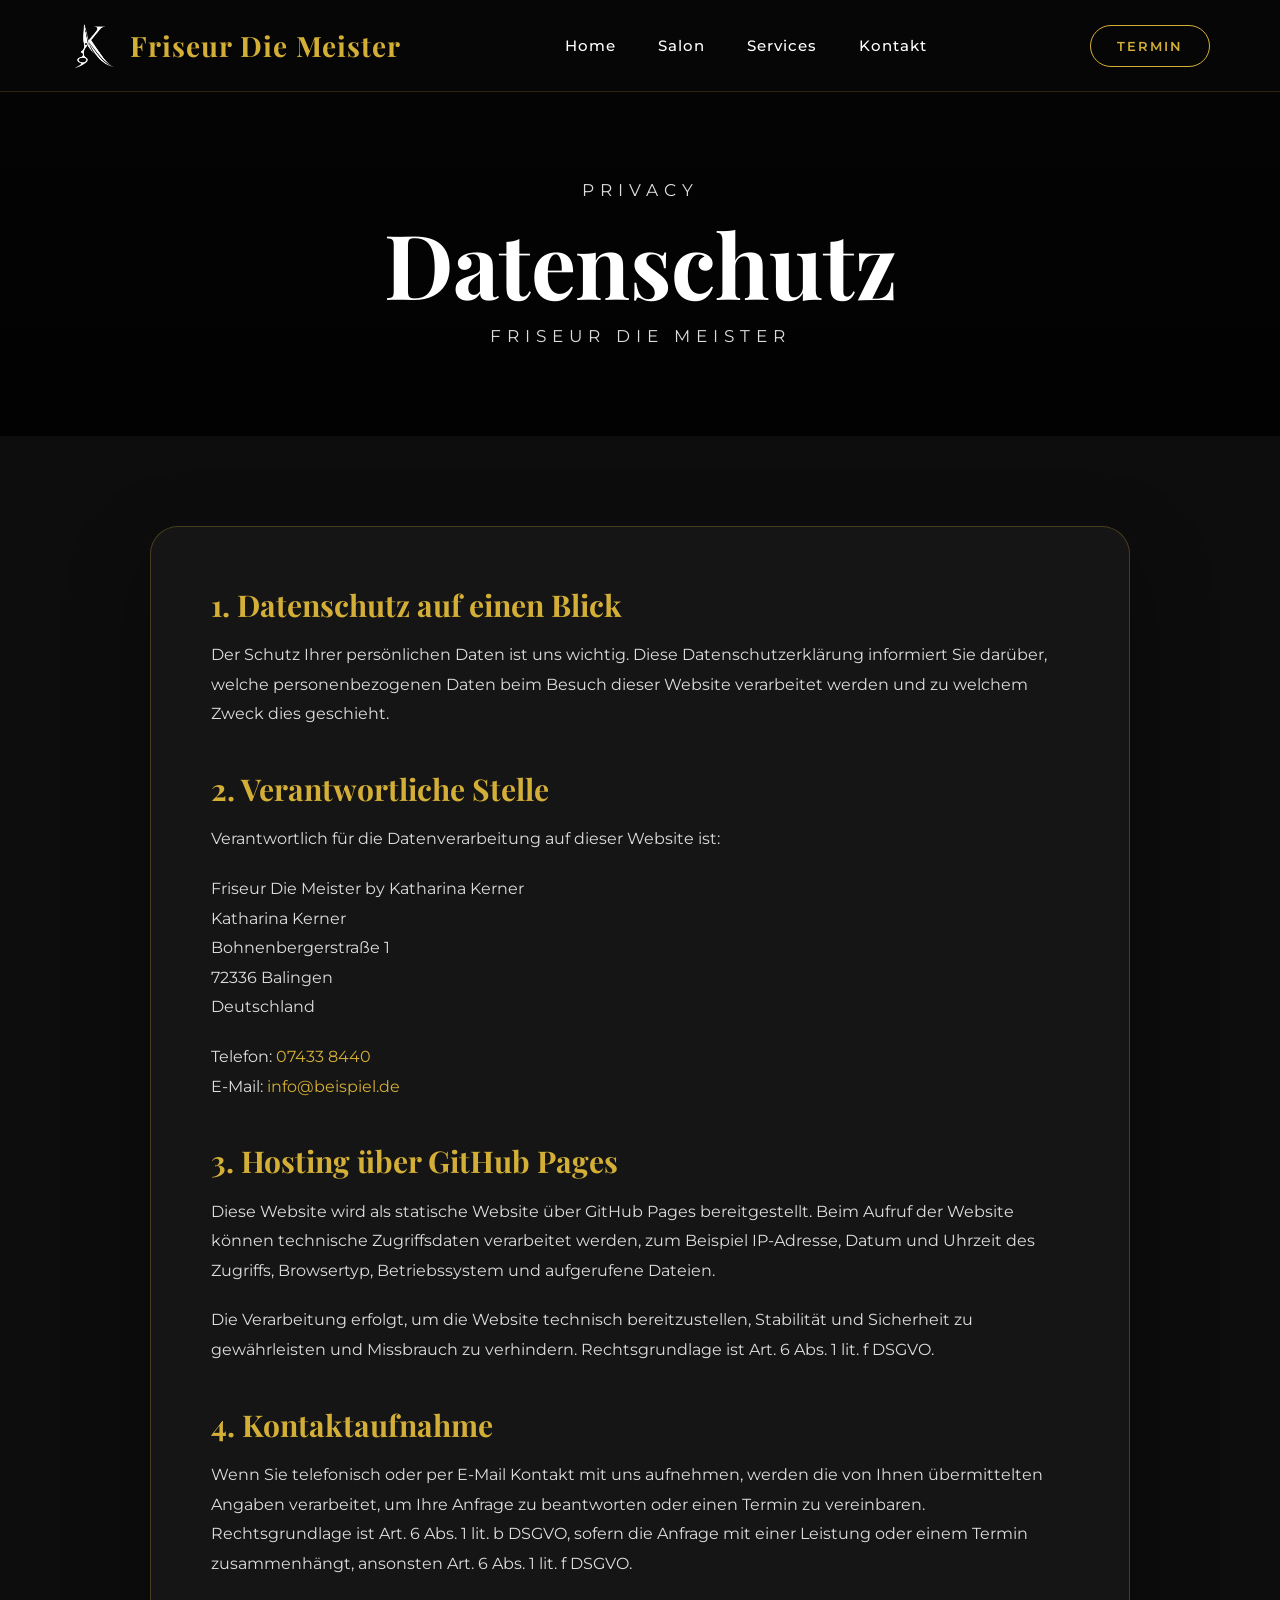
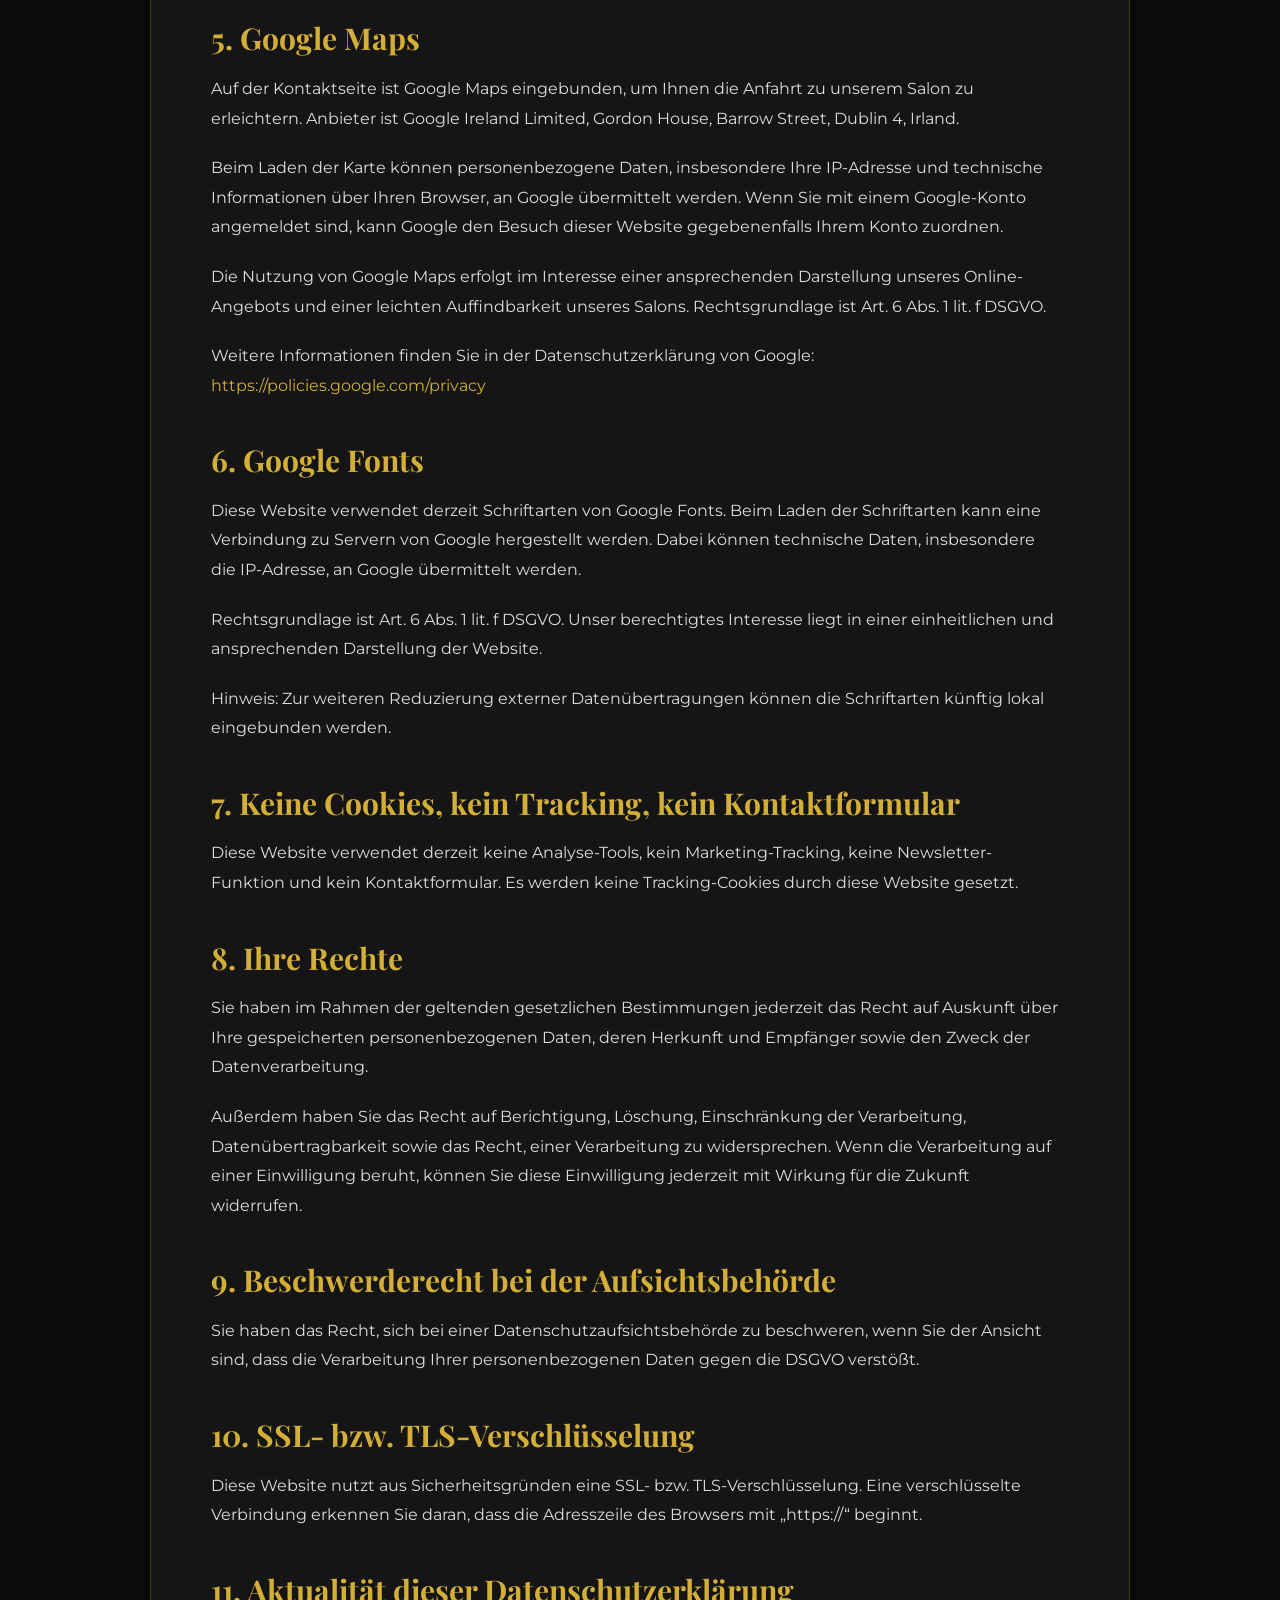
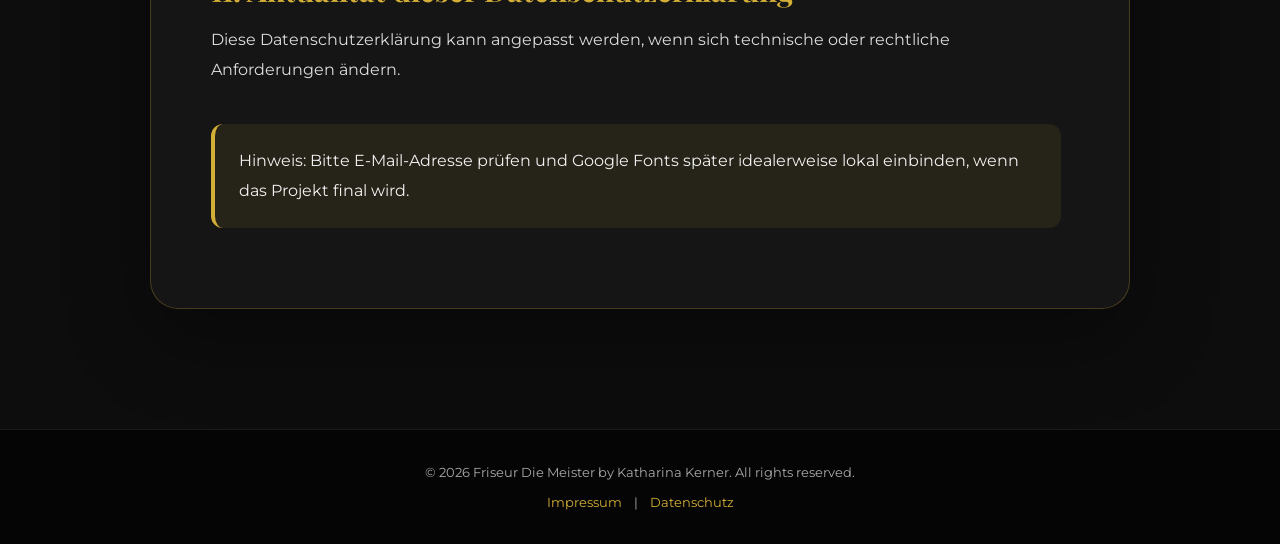
==== datenschutz.html @ 5d1ec5ef "Update datenschutz.html" ====
<!DOCTYPE html>
<html lang="de">
<head>
  <meta charset="UTF-8">
  <meta name="viewport" content="width=device-width, initial-scale=1.0">

  <title>Datenschutz | Friseur Die Meister by Katharina Kerner</title>
  <meta name="description" content="Datenschutzerklärung von Friseur Die Meister by Katharina Kerner in Balingen.">

  <link rel="icon" type="image/png" href="kk_logo.png">
  <link rel="apple-touch-icon" href="kk_logo.png">

  <link rel="preconnect" href="https://fonts.googleapis.com">
  <link rel="preconnect" href="https://fonts.gstatic.com" crossorigin>
  <link href="https://fonts.googleapis.com/css2?family=Playfair+Display:wght@500;700&family=Montserrat:wght@300;400;500;600&display=swap" rel="stylesheet">

  <link rel="stylesheet" href="style.css?v=12">
</head>

<body>

<header class="site-header">
  <nav class="navbar">

    <a href="./" class="logo logo-with-image" aria-label="Friseur Die Meister Startseite">
      <img src="kk_logo_white.png" alt="Katharina Kerner Logo">
      <span>Friseur Die Meister</span>
    </a>

    <button class="menu-toggle" aria-label="Menü öffnen" aria-expanded="false">
      <span></span>
      <span></span>
      <span></span>
    </button>

    <ul class="menu">
      <li><a href="./">Home</a></li>
      <li><a href="./#salon">Salon</a></li>
      <li><a href="./#leistungen">Services</a></li>
      <li><a href="kontakt.html">Kontakt</a></li>
    </ul>

    <a href="tel:+4974338440" class="nav-btn">Termin</a>

  </nav>
</header>

<main>
  <section class="subpage-hero">
    <div class="section-inner">
      <p class="section-label">Privacy</p>
      <h1>Datenschutz</h1>
      <p>Friseur Die Meister</p>
    </div>
  </section>

  <section class="legal-section">
    <div class="legal-content">

      <h2>1. Datenschutz auf einen Blick</h2>

      <p>
        Der Schutz Ihrer persönlichen Daten ist uns wichtig. Diese Datenschutzerklärung informiert
        Sie darüber, welche personenbezogenen Daten beim Besuch dieser Website verarbeitet werden
        und zu welchem Zweck dies geschieht.
      </p>

      <h2>2. Verantwortliche Stelle</h2>

      <p>
        Verantwortlich für die Datenverarbeitung auf dieser Website ist:
      </p>

      <p>
        Friseur Die Meister by Katharina Kerner<br>
        Katharina Kerner<br>
        Bohnenbergerstraße 1<br>
        72336 Balingen<br>
        Deutschland
      </p>

      <p>
        Telefon: <a href="tel:+4974338440">07433 8440</a><br>
        E-Mail: <a href="mailto:info@beispiel.de">info@beispiel.de</a>
      </p>

      <h2>3. Hosting über GitHub Pages</h2>

      <p>
        Diese Website wird als statische Website über GitHub Pages bereitgestellt. Beim Aufruf
        der Website können technische Zugriffsdaten verarbeitet werden, zum Beispiel IP-Adresse,
        Datum und Uhrzeit des Zugriffs, Browsertyp, Betriebssystem und aufgerufene Dateien.
      </p>

      <p>
        Die Verarbeitung erfolgt, um die Website technisch bereitzustellen, Stabilität und Sicherheit
        zu gewährleisten und Missbrauch zu verhindern. Rechtsgrundlage ist Art. 6 Abs. 1 lit. f DSGVO.
      </p>

      <h2>4. Kontaktaufnahme</h2>

      <p>
        Wenn Sie telefonisch oder per E-Mail Kontakt mit uns aufnehmen, werden die von Ihnen
        übermittelten Angaben verarbeitet, um Ihre Anfrage zu beantworten oder einen Termin zu
        vereinbaren. Rechtsgrundlage ist Art. 6 Abs. 1 lit. b DSGVO, sofern die Anfrage mit einer
        Leistung oder einem Termin zusammenhängt, ansonsten Art. 6 Abs. 1 lit. f DSGVO.
      </p>

      <h2>5. Google Maps</h2>

      <p>
        Auf der Kontaktseite ist Google Maps eingebunden, um Ihnen die Anfahrt zu unserem Salon
        zu erleichtern. Anbieter ist Google Ireland Limited, Gordon House, Barrow Street, Dublin 4,
        Irland.
      </p>

      <p>
        Beim Laden der Karte können personenbezogene Daten, insbesondere Ihre IP-Adresse und
        technische Informationen über Ihren Browser, an Google übermittelt werden. Wenn Sie mit
        einem Google-Konto angemeldet sind, kann Google den Besuch dieser Website gegebenenfalls
        Ihrem Konto zuordnen.
      </p>

      <p>
        Die Nutzung von Google Maps erfolgt im Interesse einer ansprechenden Darstellung unseres
        Online-Angebots und einer leichten Auffindbarkeit unseres Salons. Rechtsgrundlage ist
        Art. 6 Abs. 1 lit. f DSGVO.
      </p>

      <p>
        Weitere Informationen finden Sie in der Datenschutzerklärung von Google:
        <a href="https://policies.google.com/privacy" target="_blank" rel="noopener noreferrer">
          https://policies.google.com/privacy
        </a>
      </p>

      <h2>6. Google Fonts</h2>

      <p>
        Diese Website verwendet derzeit Schriftarten von Google Fonts. Beim Laden der Schriftarten
        kann eine Verbindung zu Servern von Google hergestellt werden. Dabei können technische
        Daten, insbesondere die IP-Adresse, an Google übermittelt werden.
      </p>

      <p>
        Rechtsgrundlage ist Art. 6 Abs. 1 lit. f DSGVO. Unser berechtigtes Interesse liegt in einer
        einheitlichen und ansprechenden Darstellung der Website.
      </p>

      <p>
        Hinweis: Zur weiteren Reduzierung externer Datenübertragungen können die Schriftarten
        künftig lokal eingebunden werden.
      </p>

      <h2>7. Keine Cookies, kein Tracking, kein Kontaktformular</h2>

      <p>
        Diese Website verwendet derzeit keine Analyse-Tools, kein Marketing-Tracking, keine
        Newsletter-Funktion und kein Kontaktformular. Es werden keine Tracking-Cookies durch
        diese Website gesetzt.
      </p>

      <h2>8. Ihre Rechte</h2>

      <p>
        Sie haben im Rahmen der geltenden gesetzlichen Bestimmungen jederzeit das Recht auf
        Auskunft über Ihre gespeicherten personenbezogenen Daten, deren Herkunft und Empfänger
        sowie den Zweck der Datenverarbeitung.
      </p>

      <p>
        Außerdem haben Sie das Recht auf Berichtigung, Löschung, Einschränkung der Verarbeitung,
        Datenübertragbarkeit sowie das Recht, einer Verarbeitung zu widersprechen. Wenn die
        Verarbeitung auf einer Einwilligung beruht, können Sie diese Einwilligung jederzeit mit
        Wirkung für die Zukunft widerrufen.
      </p>

      <h2>9. Beschwerderecht bei der Aufsichtsbehörde</h2>

      <p>
        Sie haben das Recht, sich bei einer Datenschutzaufsichtsbehörde zu beschweren, wenn Sie
        der Ansicht sind, dass die Verarbeitung Ihrer personenbezogenen Daten gegen die DSGVO
        verstößt.
      </p>

      <h2>10. SSL- bzw. TLS-Verschlüsselung</h2>

      <p>
        Diese Website nutzt aus Sicherheitsgründen eine SSL- bzw. TLS-Verschlüsselung. Eine
        verschlüsselte Verbindung erkennen Sie daran, dass die Adresszeile des Browsers mit
        „https://“ beginnt.
      </p>

      <h2>11. Aktualität dieser Datenschutzerklärung</h2>

      <p>
        Diese Datenschutzerklärung kann angepasst werden, wenn sich technische oder rechtliche
        Anforderungen ändern.
      </p>

      <p class="legal-note">
        Hinweis: Bitte E-Mail-Adresse prüfen und Google Fonts später idealerweise lokal einbinden,
        wenn das Projekt final wird.
      </p>

    </div>
  </section>
</main>

<footer class="footer">
  <p>© 2026 Friseur Die Meister by Katharina Kerner. All rights reserved.</p>

  <div class="footer-links">
    <a href="impressum.html">Impressum</a>
    <span>|</span>
    <a href="datenschutz.html">Datenschutz</a>
  </div>
</footer>

<script src="script.js?v=12"></script>
</body>
</html>
---- style.css ----
*{
margin:0;
padding:0;
box-sizing:border-box;
}

html{
scroll-behavior:smooth;
}

body{
font-family:"Montserrat",Arial,sans-serif;
background:#0d0d0d;
color:white;
overflow-x:hidden;
}

.site-header{
position:fixed;
top:0;
left:0;
width:100%;
z-index:1000;
}

.navbar{
height:92px;
display:flex;
align-items:center;
justify-content:space-between;
padding:0 70px;
background:rgba(8,8,8,0.86);
backdrop-filter:blur(16px);
border-bottom:1px solid rgba(212,175,55,0.18);
}

.logo{
font-family:"Playfair Display",serif;
font-size:34px;
font-weight:700;
letter-spacing:3px;
color:#d4af37;
text-decoration:none;
}

.menu{
display:flex;
gap:42px;
list-style:none;
}

.menu a{
color:white;
text-decoration:none;
font-size:15px;
font-weight:500;
letter-spacing:1px;
}

.menu a:hover{
color:#d4af37;
}

.nav-btn{
display:inline-block;
padding:12px 26px;
border:1px solid #d4af37;
color:#d4af37 !important;
text-decoration:none !important;
font-size:13px;
font-weight:600;
letter-spacing:2px;
text-transform:uppercase;
border-radius:30px;
transition:0.3s;
}

.nav-btn:hover{
background:#d4af37;
color:#111 !important;
}

.menu-toggle{
display:none;
}

.hero-video{
position:relative;
height:82vh;
min-height:620px;
display:flex;
align-items:center;
justify-content:center;
text-align:center;
overflow:hidden;
background:#111;
}

.hero-video__media{
position:absolute;
inset:0;
width:100%;
height:100%;
object-fit:cover;
z-index:1;
filter:grayscale(100%);
}

.hero-video::after{
content:"";
position:absolute;
inset:0;
background:linear-gradient(
to bottom,
rgba(0,0,0,0.50),
rgba(0,0,0,0.28),
rgba(0,0,0,0.88)
);
z-index:2;
}

.hero-video__overlay{
position:relative;
z-index:3;
max-width:980px;
padding:0 30px;
}

.eyebrow{
font-size:13px;
letter-spacing:5px;
text-transform:uppercase;
color:#d4af37;
margin-bottom:20px;
}

.hero-video__overlay h1{
font-family:"Playfair Display",serif;
font-size:clamp(54px,7vw,104px);
line-height:1;
font-weight:700;
margin-bottom:18px;
}

.subtitle{
font-size:18px;
letter-spacing:7px;
text-transform:uppercase;
color:#eee;
margin-bottom:34px;
}

.btn{
display:inline-block;
padding:15px 36px;
background:#d4af37;
color:#111;
text-decoration:none;
font-weight:700;
letter-spacing:2px;
text-transform:uppercase;
font-size:13px;
border-radius:40px;
transition:0.3s;
}

.btn:hover{
background:white;
transform:translateY(-3px);
}

.intro-section{
padding:105px 30px 80px;
background:#0d0d0d;
text-align:center;
}

.section-inner{
max-width:880px;
margin:0 auto;
}

.section-label{
color:#d4af37;
text-transform:uppercase;
letter-spacing:5px;
font-size:13px;
margin-bottom:18px;
}

.intro-section h2,
.contact-section h2{
font-family:"Playfair Display",serif;
font-size:clamp(36px,4.5vw,62px);
line-height:1.1;
margin-bottom:24px;
}

.intro-section p,
.contact-section p{
font-size:18px;
line-height:1.8;
color:#d6d6d6;
}

.banner-section{
max-width:1180px;
margin:0 auto 90px;
min-height:360px;
border-radius:28px;
display:flex;
align-items:center;
justify-content:center;
text-align:center;
padding:70px 35px;
background:
linear-gradient(rgba(0,0,0,0.58),rgba(0,0,0,0.72)),
url("https://images.unsplash.com/photo-1522337360788-8b13dee7a37e?q=80&w=1600") center/cover no-repeat;
border:1px solid rgba(212,175,55,0.22);
overflow:hidden;
}

.banner-section span{
color:#d4af37;
text-transform:uppercase;
letter-spacing:6px;
font-size:13px;
}

.banner-section h2{
font-family:"Playfair Display",serif;
font-size:clamp(38px,5vw,76px);
margin:18px 0;
}

.banner-section p{
font-size:18px;
color:#e1e1e1;
line-height:1.7;
max-width:700px;
}

.info-section{
padding:90px 30px 105px;
background:#0d0d0d;
}

.contact-box{
max-width:1180px;
margin:0 auto;
display:grid;
grid-template-columns:repeat(3,1fr);
gap:28px;
text-align:center;
}

.contact-box div{
min-height:230px;
background:#171717;
padding:42px 30px;
border-radius:24px;
border:1px solid rgba(212,175,55,0.32);
display:flex;
flex-direction:column;
align-items:center;
justify-content:center;
transition:0.3s;
}

.contact-box div:hover{
transform:translateY(-6px);
border-color:#d4af37;
box-shadow:0 24px 60px rgba(0,0,0,0.45);
}

.contact-box h3{
font-family:"Playfair Display",serif;
font-size:30px;
color:#d4af37;
margin-bottom:18px;
}

.contact-box p{
font-size:16px;
line-height:1.7;
color:#e5e5e5;
}

.contact-box a{
color:white;
text-decoration:none;
}

.contact-section{
padding:105px 30px;
background:#111;
text-align:center;
}

.map-wrapper{
max-width:1180px;
height:430px;
margin:60px auto 0;
border-radius:24px;
overflow:hidden;
border:1px solid rgba(212,175,55,0.25);
}

.map-wrapper iframe{
width:100%;
height:100%;
border:0;
}

.subpage-hero{
padding:180px 30px 90px;
background:
linear-gradient(rgba(0,0,0,0.68),rgba(0,0,0,0.86)),
url("https://images.unsplash.com/photo-1560066984-138dadb4c035?q=80&w=1600") center/cover no-repeat;
text-align:center;
}

.subpage-hero h1{
font-family:"Playfair Display",serif;
font-size:clamp(50px,7vw,100px);
line-height:1;
margin-bottom:18px;
}

.subpage-hero p{
font-size:17px;
letter-spacing:6px;
text-transform:uppercase;
color:#ddd;
}

.legal-section{
padding:90px 30px 120px;
background:#0d0d0d;
}

.legal-content{
max-width:980px;
margin:0 auto;
background:#151515;
border:1px solid rgba(212,175,55,0.26);
border-radius:28px;
padding:60px;
box-shadow:0 30px 80px rgba(0,0,0,0.35);
}

.legal-content h2{
font-family:"Playfair Display",serif;
font-size:30px;
line-height:1.25;
color:#d4af37;
margin:42px 0 16px;
}

.legal-content h2:first-child{
margin-top:0;
}

.legal-content p{
font-size:16px;
line-height:1.85;
color:#dddddd;
margin-bottom:20px;
max-width:850px;
}

.legal-content a{
color:#d4af37;
text-decoration:none;
word-break:break-word;
}

.legal-content a:hover{
color:white;
}

.legal-note{
margin-top:40px;
padding:22px 24px;
border-left:4px solid #d4af37;
background:rgba(212,175,55,0.09);
border-radius:12px;
color:#f2f2f2 !important;
}

.footer{
padding:34px 20px;
text-align:center;
background:#050505;
color:#aaa;
font-size:13px;
border-top:1px solid rgba(255,255,255,0.08);
}

.footer-links{
margin-top:14px;
display:flex;
justify-content:center;
align-items:center;
gap:12px;
font-size:13px;
}

.footer-links a{
color:#d4af37;
text-decoration:none;
}

.footer-links a:hover{
color:white;
}

@media(max-width:900px){

.navbar{
height:auto;
padding:18px 22px;
flex-wrap:wrap;
}

.logo{
font-size:28px;
}

.menu-toggle{
display:flex;
flex-direction:column;
justify-content:center;
align-items:center;
gap:6px;
width:34px;
height:34px;
background:none;
border:0;
cursor:pointer;
position:relative;
z-index:1001;
}

.menu-toggle span{
width:28px;
height:2px;
background:white;
display:block;
transition:0.3s ease;
transform-origin:center;
}

.menu-toggle.active span:nth-child(1){
transform:translateY(8px) rotate(45deg);
}

.menu-toggle.active span:nth-child(2){
opacity:0;
}

.menu-toggle.active span:nth-child(3){
transform:translateY(-8px) rotate(-45deg);
}

.menu{
display:none;
width:100%;
flex-direction:column;
align-items:center;
gap:18px;
padding:25px 0 12px;
}

.menu.active{
display:flex;
}

.nav-btn{
display:none;
}

.hero-video{
height:88vh;
min-height:690px;
}

.subtitle{
letter-spacing:4px;
}

.contact-box{
grid-template-columns:1fr;
}

.banner-section{
border-radius:0;
margin-bottom:70px;
}

.subpage-hero{
padding:150px 24px 75px;
}

.legal-section{
padding:60px 18px 90px;
}

.legal-content{
padding:34px 24px;
border-radius:20px;
}

.legal-content h2{
font-size:25px;
}

.legal-content p{
font-size:15px;
line-height:1.75;
}

}

.logo-with-image{
display:flex;
align-items:center;
gap:14px;
}

.logo-with-image img{
width:46px;
height:46px;
object-fit:contain;
display:block;
}

.logo-with-image span{
font-family:"Playfair Display",serif;
font-size:28px;
font-weight:700;
letter-spacing:1px;
color:#d4af37;
}

@media(max-width:900px){
.logo-with-image img{
width:42px;
height:42px;
}

.logo-with-image span{
font-size:22px;
white-space:nowrap;
}
}

.button-row{
  display:flex;
  justify-content:center;
  align-items:center;
  gap:18px;
  flex-wrap:wrap;
  margin-top:34px;
}

@media(max-width:900px){
  .button-row{
    flex-direction:column;
    gap:18px;
  }

  .button-row .btn{
    width:100%;
    max-width:320px;
    text-align:center;
  }
}
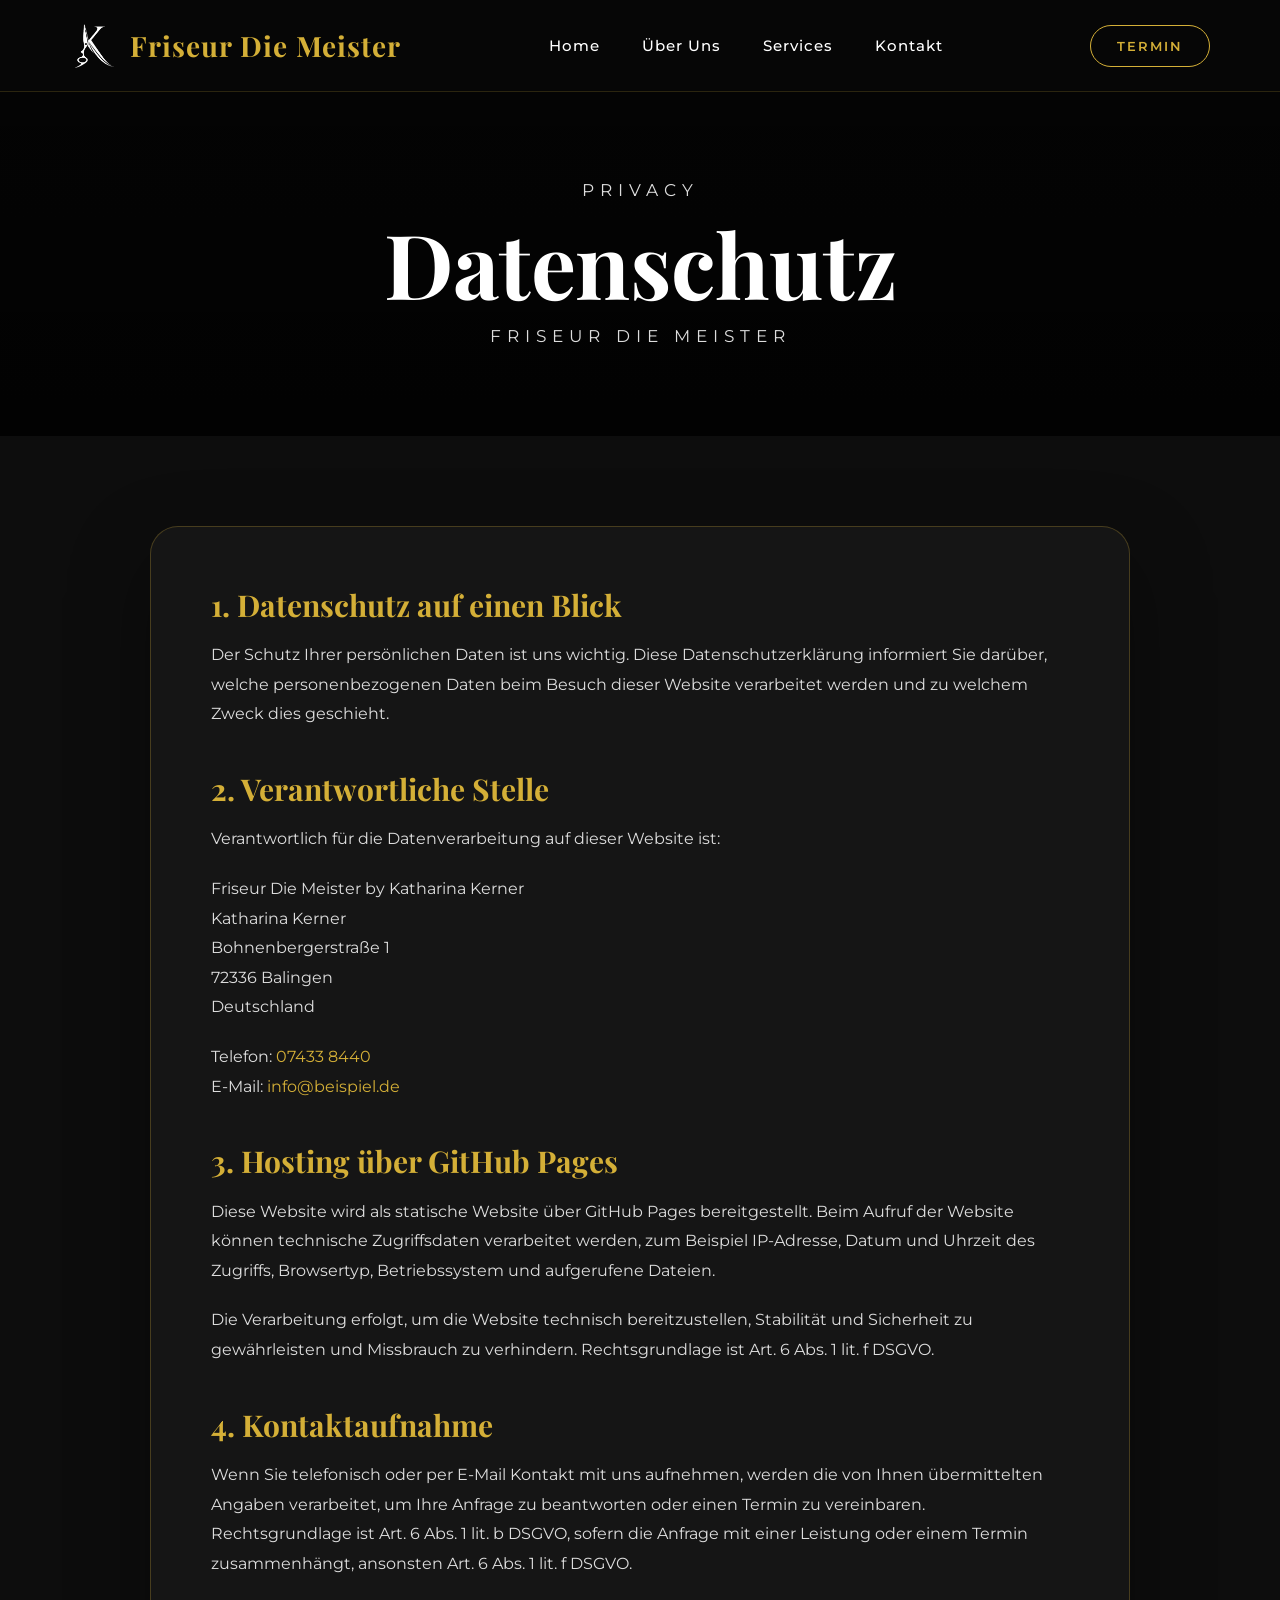
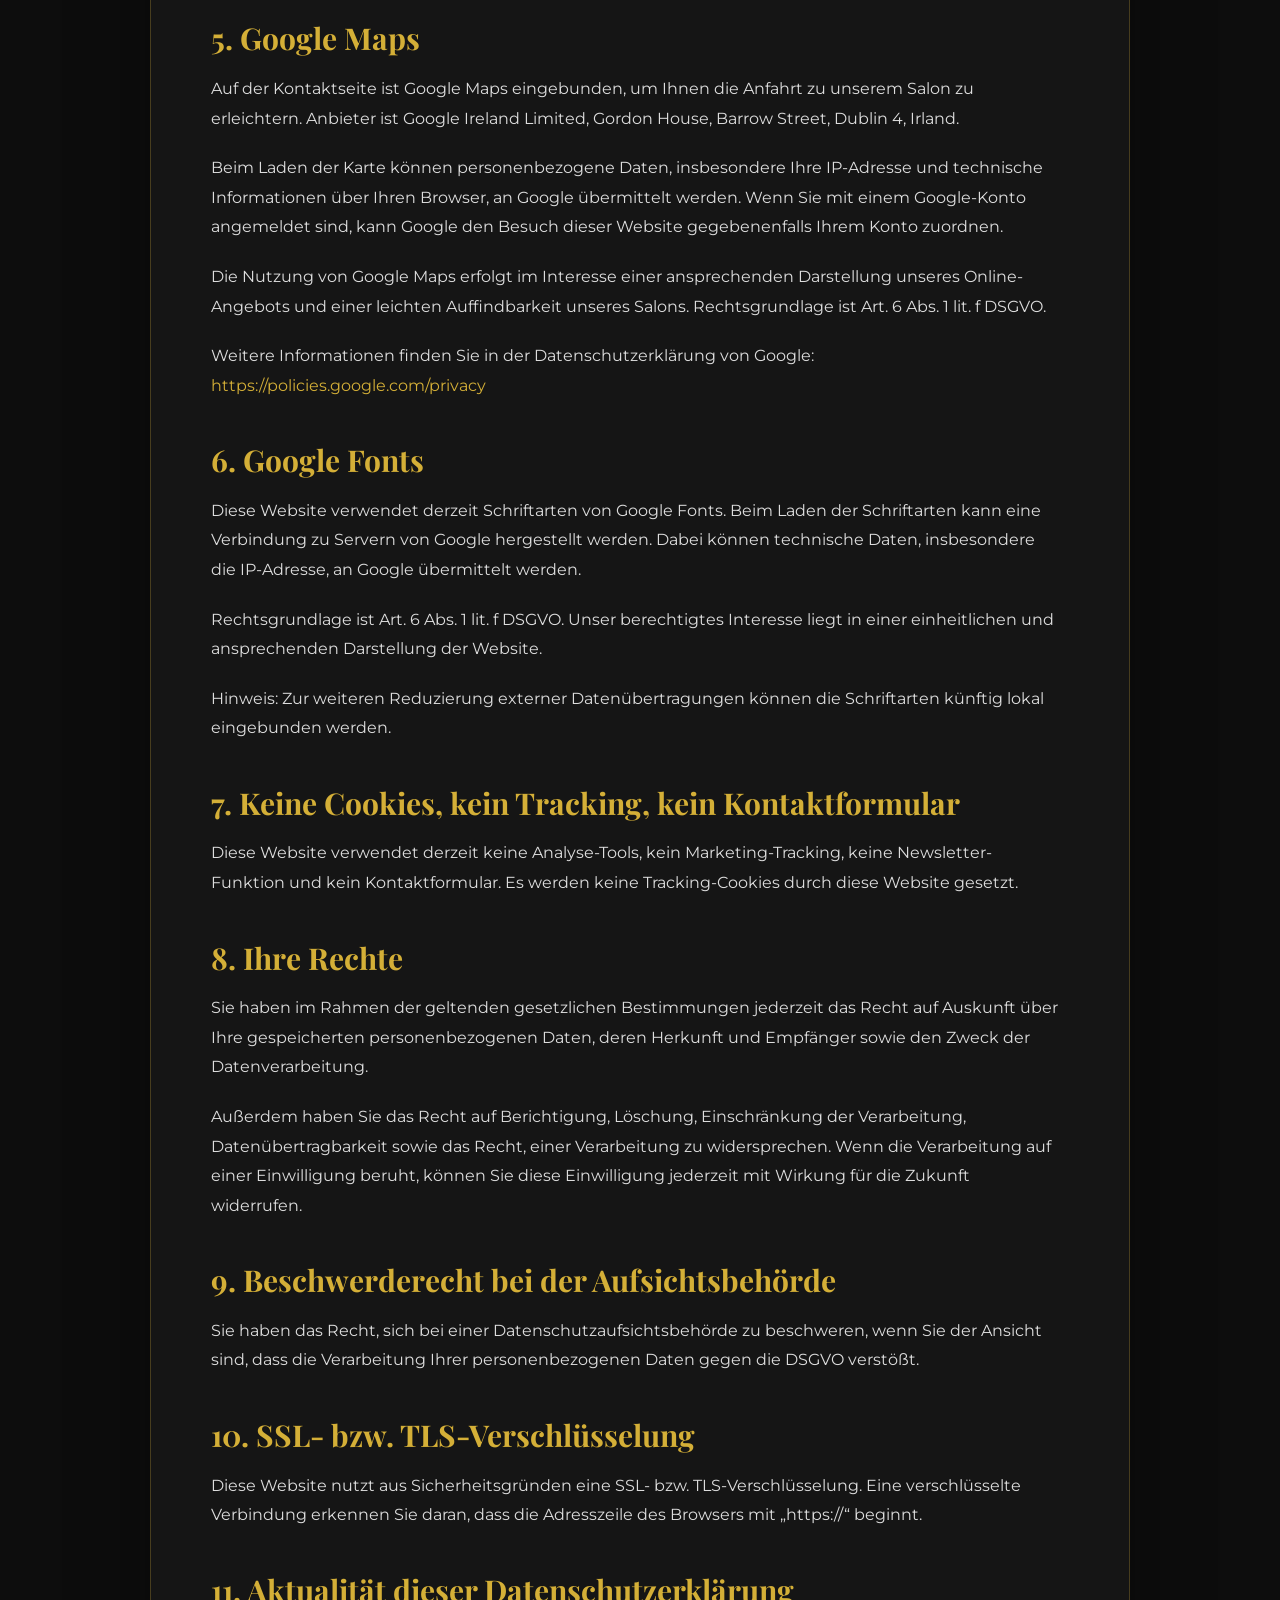
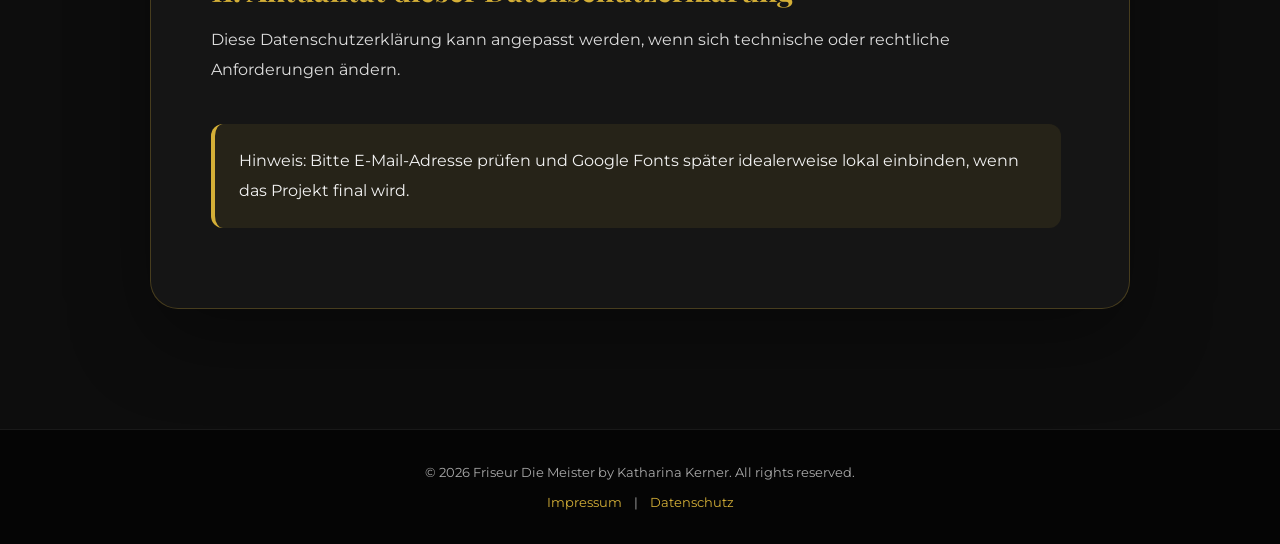
==== commit c8f489b8: "Update datenschutz.html" ====
--- a/datenschutz.html
+++ b/datenschutz.html
@@ -11,11 +11,7 @@
   <link rel="icon" type="image/png" href="kk_logo.png">
   <link rel="apple-touch-icon" href="kk_logo.png">
 
-  <link rel="preconnect" href="https://fonts.googleapis.com">
-  <link rel="preconnect" href="https://fonts.gstatic.com" crossorigin>
-  <link href="https://fonts.googleapis.com/css2?family=Playfair+Display:wght@500;700&family=Montserrat:wght@300;400;500;600&display=swap" rel="stylesheet">
-
-  <link rel="stylesheet" href="style.css?v=12">
+  <link rel="stylesheet" href="style.css?v=14">
 </head>
 
 <body>
@@ -36,7 +32,7 @@
 
     <ul class="menu">
       <li><a href="./">Home</a></li>
-      <li><a href="./#salon">Salon</a></li>
+      <li><a href="ueber_uns.html">Über Uns</a></li>
       <li><a href="./#leistungen">Services</a></li>
       <li><a href="kontakt.html">Kontakt</a></li>
     </ul>
--- a/style.css
+++ b/style.css
@@ -1,3 +1,51 @@
+@font-face{
+font-family:"Playfair Display";
+src:url("fonts/playfair-display-v40-latin-500.woff2") format("woff2");
+font-weight:500;
+font-style:normal;
+font-display:swap;
+}
+
+@font-face{
+font-family:"Playfair Display";
+src:url("fonts/playfair-display-v40-latin-700.woff2") format("woff2");
+font-weight:700;
+font-style:normal;
+font-display:swap;
+}
+
+@font-face{
+font-family:"Montserrat";
+src:url("fonts/montserrat-v31-latin-300.woff2") format("woff2");
+font-weight:300;
+font-style:normal;
+font-display:swap;
+}
+
+@font-face{
+font-family:"Montserrat";
+src:url("fonts/montserrat-v31-latin-regular.woff2") format("woff2");
+font-weight:400;
+font-style:normal;
+font-display:swap;
+}
+
+@font-face{
+font-family:"Montserrat";
+src:url("fonts/montserrat-v31-latin-500.woff2") format("woff2");
+font-weight:500;
+font-style:normal;
+font-display:swap;
+}
+
+@font-face{
+font-family:"Montserrat";
+src:url("fonts/montserrat-v31-latin-600.woff2") format("woff2");
+font-weight:600;
+font-style:normal;
+font-display:swap;
+}
+
 *{
 margin:0;
 padding:0;
@@ -41,6 +89,27 @@
 letter-spacing:3px;
 color:#d4af37;
 text-decoration:none;
+}
+
+.logo-with-image{
+display:flex;
+align-items:center;
+gap:14px;
+}
+
+.logo-with-image img{
+width:46px;
+height:46px;
+object-fit:contain;
+display:block;
+}
+
+.logo-with-image span{
+font-family:"Playfair Display",serif;
+font-size:28px;
+font-weight:700;
+letter-spacing:1px;
+color:#d4af37;
 }
 
 .menu{
@@ -84,6 +153,8 @@
 display:none;
 }
 
+/* HOME HERO VIDEO */
+
 .hero-video{
 position:relative;
 height:82vh;
@@ -103,20 +174,35 @@
 height:100%;
 object-fit:cover;
 z-index:1;
-filter:grayscale(100%);
+filter:contrast(1.05) brightness(0.9) saturate(1.08);
+}
+
+.hero-video::before{
+content:"";
+position:absolute;
+inset:0;
+background:
+radial-gradient(circle at center, rgba(0,0,0,0.05) 0%, rgba(0,0,0,0.28) 55%, rgba(0,0,0,0.68) 100%),
+linear-gradient(to bottom, rgba(0,0,0,0.60) 0%, rgba(0,0,0,0.15) 40%, rgba(0,0,0,0.88) 100%);
+z-index:2;
+pointer-events:none;
 }
 
 .hero-video::after{
 content:"";
 position:absolute;
-inset:0;
+left:0;
+right:0;
+bottom:0;
+height:220px;
 background:linear-gradient(
 to bottom,
-rgba(0,0,0,0.50),
-rgba(0,0,0,0.28),
-rgba(0,0,0,0.88)
+rgba(13,13,13,0) 0%,
+rgba(13,13,13,0.45) 42%,
+#0d0d0d 100%
 );
 z-index:2;
+pointer-events:none;
 }
 
 .hero-video__overlay{
@@ -124,6 +210,7 @@
 z-index:3;
 max-width:980px;
 padding:0 30px;
+text-shadow:0 8px 35px rgba(0,0,0,0.65);
 }
 
 .eyebrow{
@@ -169,6 +256,19 @@
 transform:translateY(-3px);
 }
 
+.btn-secondary{
+background:transparent;
+border:1px solid #d4af37;
+color:#d4af37;
+}
+
+.btn-secondary:hover{
+background:#d4af37;
+color:#111;
+}
+
+/* MAIN SECTIONS */
+
 .intro-section{
 padding:105px 30px 80px;
 background:#0d0d0d;
@@ -238,11 +338,20 @@
 color:#e1e1e1;
 line-height:1.7;
 max-width:700px;
+margin:0 auto 28px;
 }
 
 .info-section{
-padding:90px 30px 105px;
-background:#0d0d0d;
+position:relative;
+z-index:5;
+padding:70px 30px 105px;
+margin-top:-70px;
+background:linear-gradient(
+to bottom,
+rgba(13,13,13,0) 0%,
+#0d0d0d 90px,
+#0d0d0d 100%
+);
 }
 
 .contact-box{
@@ -256,7 +365,7 @@
 
 .contact-box div{
 min-height:230px;
-background:#171717;
+background:rgba(23,23,23,0.94);
 padding:42px 30px;
 border-radius:24px;
 border:1px solid rgba(212,175,55,0.32);
@@ -265,6 +374,8 @@
 align-items:center;
 justify-content:center;
 transition:0.3s;
+backdrop-filter:blur(12px);
+box-shadow:0 28px 80px rgba(0,0,0,0.25);
 }
 
 .contact-box div:hover{
@@ -295,6 +406,15 @@
 padding:105px 30px;
 background:#111;
 text-align:center;
+}
+
+.button-row{
+display:flex;
+justify-content:center;
+align-items:center;
+gap:18px;
+flex-wrap:wrap;
+margin-top:34px;
 }
 
 .map-wrapper{
@@ -312,12 +432,16 @@
 border:0;
 }
 
+/* SUBPAGE HERO DEFAULT */
+
 .subpage-hero{
 padding:180px 30px 90px;
 background:
 linear-gradient(rgba(0,0,0,0.68),rgba(0,0,0,0.86)),
 url("https://images.unsplash.com/photo-1560066984-138dadb4c035?q=80&w=1600") center/cover no-repeat;
 text-align:center;
+position:relative;
+overflow:hidden;
 }
 
 .subpage-hero h1{
@@ -333,6 +457,113 @@
 text-transform:uppercase;
 color:#ddd;
 }
+
+/* KONTAKT HERO - PREMIUM MELTING FADE */
+
+.kontakt-hero{
+height:72vh;
+min-height:620px;
+background:url("kontakt_hero.jpg") center/cover no-repeat;
+position:relative;
+display:flex;
+align-items:center;
+justify-content:center;
+text-align:center;
+overflow:hidden;
+isolation:isolate;
+}
+
+.kontakt-hero::before{
+content:"";
+position:absolute;
+inset:0;
+background:
+radial-gradient(circle at center,
+rgba(0,0,0,0.02) 0%,
+rgba(0,0,0,0.12) 52%,
+rgba(0,0,0,0.38) 100%),
+linear-gradient(to right,
+rgba(0,0,0,0.28) 0%,
+rgba(0,0,0,0.05) 30%,
+rgba(0,0,0,0.05) 70%,
+rgba(0,0,0,0.28) 100%),
+linear-gradient(to bottom,
+rgba(0,0,0,0.30) 0%,
+rgba(0,0,0,0.08) 42%,
+rgba(0,0,0,0.44) 100%);
+z-index:1;
+pointer-events:none;
+}
+
+.kontakt-hero::after{
+content:"";
+position:absolute;
+left:0;
+right:0;
+bottom:0;
+height:340px;
+background:linear-gradient(
+to bottom,
+rgba(13,13,13,0) 0%,
+rgba(13,13,13,0.10) 22%,
+rgba(13,13,13,0.38) 55%,
+rgba(13,13,13,0.78) 82%,
+#0d0d0d 100%
+);
+z-index:2;
+pointer-events:none;
+}
+
+.kontakt-hero .hero-overlay{
+position:absolute;
+inset:0;
+z-index:3;
+display:flex;
+align-items:center;
+justify-content:center;
+padding:20px;
+background:transparent;
+}
+
+.kontakt-hero .section-inner{
+position:relative;
+z-index:4;
+max-width:1200px;
+padding:0 24px;
+text-shadow:0 10px 40px rgba(0,0,0,0.72);
+}
+
+.kontakt-hero h1{
+font-size:clamp(42px,6vw,86px);
+margin-bottom:18px;
+}
+
+.kontakt-hero p{
+font-size:20px;
+color:#e8e8e8;
+}
+
+/* subtle premium motion only for devices that allow motion */
+
+@media(prefers-reduced-motion:no-preference){
+.kontakt-hero{
+background-size:105%;
+animation:cinematicZoom 18s ease-in-out infinite alternate;
+}
+
+@keyframes cinematicZoom{
+from{
+background-size:105%;
+background-position:center center;
+}
+to{
+background-size:112%;
+background-position:center 48%;
+}
+}
+}
+
+/* LEGAL PAGES */
 
 .legal-section{
 padding:90px 30px 120px;
@@ -388,6 +619,8 @@
 color:#f2f2f2 !important;
 }
 
+/* FOOTER */
+
 .footer{
 padding:34px 20px;
 text-align:center;
@@ -415,6 +648,8 @@
 color:white;
 }
 
+/* MOBILE */
+
 @media(max-width:900px){
 
 .navbar{
@@ -425,6 +660,16 @@
 
 .logo{
 font-size:28px;
+}
+
+.logo-with-image img{
+width:42px;
+height:42px;
+}
+
+.logo-with-image span{
+font-size:22px;
+white-space:nowrap;
 }
 
 .menu-toggle{
@@ -502,6 +747,83 @@
 padding:150px 24px 75px;
 }
 
+.kontakt-hero{
+height:58vh;
+min-height:470px;
+background-size:cover;
+background-position:center top;
+}
+
+.kontakt-hero::before{
+background:
+radial-gradient(circle at center,
+rgba(0,0,0,0.02) 0%,
+rgba(0,0,0,0.10) 52%,
+rgba(0,0,0,0.34) 100%),
+linear-gradient(to right,
+rgba(0,0,0,0.20) 0%,
+rgba(0,0,0,0.04) 30%,
+rgba(0,0,0,0.04) 70%,
+rgba(0,0,0,0.20) 100%),
+linear-gradient(to bottom,
+rgba(0,0,0,0.24) 0%,
+rgba(0,0,0,0.06) 42%,
+rgba(0,0,0,0.38) 100%);
+}
+
+.kontakt-hero::after{
+height:170px;
+background:linear-gradient(
+to bottom,
+rgba(13,13,13,0) 0%,
+rgba(13,13,13,0.10) 25%,
+rgba(13,13,13,0.38) 62%,
+#0d0d0d 100%
+);
+}
+
+.kontakt-hero h1{
+font-size:clamp(36px,10vw,56px);
+line-height:1.04;
+}
+
+.kontakt-hero p{
+font-size:16px;
+letter-spacing:3px;
+}
+
+.kontakt-hero .section-inner{
+padding:0 18px;
+}
+
+.info-section{
+padding:35px 22px 80px;
+margin-top:-58px;
+background:linear-gradient(
+to bottom,
+rgba(13,13,13,0) 0%,
+#0d0d0d 72px,
+#0d0d0d 100%
+);
+}
+
+.contact-box div{
+min-height:220px;
+padding:38px 24px;
+border-radius:28px;
+}
+
+.button-row{
+flex-direction:column;
+gap:18px;
+}
+
+.button-row .btn{
+width:100%;
+max-width:320px;
+text-align:center;
+}
+
 .legal-section{
 padding:60px 18px 90px;
 }
@@ -522,57 +844,253 @@
 
 }
 
+@media(max-width:480px){
+
 .logo-with-image{
-display:flex;
-align-items:center;
-gap:14px;
+gap:10px;
 }
 
 .logo-with-image img{
-width:46px;
-height:46px;
-object-fit:contain;
-display:block;
+width:38px;
+height:38px;
 }
 
 .logo-with-image span{
+font-size:19px;
+letter-spacing:0.5px;
+}
+
+.kontakt-hero{
+height:54vh;
+min-height:440px;
+background-position:center top;
+}
+
+.kontakt-hero::after{
+height:145px;
+}
+
+.kontakt-hero .section-inner{
+padding:0 16px;
+}
+
+.info-section{
+padding:28px 18px 75px;
+margin-top:-48px;
+}
+
+}
+
+@media(max-width:900px){
+  .kontakt-hero::after{
+    height:240px;
+    background:linear-gradient(
+      to bottom,
+      rgba(13,13,13,0) 0%,
+      rgba(13,13,13,0.08) 28%,
+      rgba(13,13,13,0.28) 58%,
+      rgba(13,13,13,0.68) 84%,
+      #0d0d0d 100%
+    );
+  }
+
+  .info-section{
+    margin-top:-90px;
+  }
+}
+
+@media(max-width:480px){
+  .kontakt-hero::after{
+    height:220px;
+  }
+
+  .info-section{
+    margin-top:-78px;
+  }
+}
+
+.services-banner{
+background:
+linear-gradient(rgba(0,0,0,0.50),rgba(0,0,0,0.70)),
+url("kerner_salon.jpg") center/cover no-repeat;
+}
+
+.about-hero{
+background:
+linear-gradient(rgba(0,0,0,0.62),rgba(0,0,0,0.86)),
+url("kerner_salon.jpg") center/cover no-repeat;
+}
+
+.about-banner{
+background:
+linear-gradient(rgba(0,0,0,0.52),rgba(0,0,0,0.76)),
+url("kerner_salon.jpg") center/cover no-repeat;
+}
+
+/* ÜBER UNS PAGE - NEWSPAPER STORY HERO */
+
+.ueber-hero{
+position:relative;
+height:82vh;
+min-height:680px;
+background:url("ueber_uns.jpg") center/cover no-repeat;
+display:flex;
+align-items:center;
+justify-content:center;
+text-align:center;
+overflow:hidden;
+isolation:isolate;
+}
+
+.ueber-hero::before{
+content:"";
+position:absolute;
+inset:0;
+background:
+radial-gradient(circle at center,
+rgba(0,0,0,0.10) 0%,
+rgba(0,0,0,0.36) 52%,
+rgba(0,0,0,0.76) 100%),
+linear-gradient(to bottom,
+rgba(0,0,0,0.56) 0%,
+rgba(0,0,0,0.20) 42%,
+rgba(13,13,13,0.92) 100%);
+z-index:1;
+pointer-events:none;
+}
+
+.ueber-hero::after{
+content:"";
+position:absolute;
+left:0;
+right:0;
+bottom:0;
+height:360px;
+background:linear-gradient(
+to bottom,
+rgba(13,13,13,0) 0%,
+rgba(13,13,13,0.18) 28%,
+rgba(13,13,13,0.58) 68%,
+#0d0d0d 100%
+);
+z-index:2;
+pointer-events:none;
+}
+
+.ueber-hero__content{
+position:relative;
+z-index:3;
+max-width:1100px;
+padding:0 28px;
+text-shadow:0 12px 45px rgba(0,0,0,0.78);
+}
+
+.ueber-hero h1{
 font-family:"Playfair Display",serif;
-font-size:28px;
-font-weight:700;
-letter-spacing:1px;
-color:#d4af37;
-}
+font-size:clamp(46px,7vw,96px);
+line-height:1.02;
+margin-bottom:22px;
+color:white;
+}
+
+.ueber-story{
+position:relative;
+z-index:5;
+margin-top:-130px;
+padding:0 30px 115px;
+background:linear-gradient(
+to bottom,
+rgba(13,13,13,0) 0%,
+#0d0d0d 170px,
+#0d0d0d 100%
+);
+}
+
+.ueber-story__card{
+max-width:980px;
+margin:0 auto;
+padding:64px;
+border-radius:30px;
+background:rgba(18,18,18,0.92);
+border:1px solid rgba(212,175,55,0.30);
+box-shadow:0 40px 100px rgba(0,0,0,0.48);
+backdrop-filter:blur(16px);
+}
+
+.ueber-story__card h2{
+font-family:"Playfair Display",serif;
+font-size:clamp(34px,4vw,56px);
+line-height:1.1;
+color:#d4af37;
+margin:34px 0 20px;
+}
+
+.ueber-story__card h2:first-of-type{
+margin-top:0;
+}
+
+.ueber-story__card p{
+font-size:18px;
+line-height:1.85;
+color:#dddddd;
+margin-bottom:20px;
+}
+
+/* MOBILE ÜBER UNS */
 
 @media(max-width:900px){
-.logo-with-image img{
-width:42px;
-height:42px;
-}
-
-.logo-with-image span{
-font-size:22px;
-white-space:nowrap;
-}
-}
-
-.button-row{
-  display:flex;
-  justify-content:center;
-  align-items:center;
-  gap:18px;
-  flex-wrap:wrap;
-  margin-top:34px;
-}
-
-@media(max-width:900px){
-  .button-row{
-    flex-direction:column;
-    gap:18px;
-  }
-
-  .button-row .btn{
-    width:100%;
-    max-width:320px;
-    text-align:center;
-  }
-}
+
+.ueber-hero{
+height:68vh;
+min-height:560px;
+background-position:center top;
+}
+
+.ueber-hero::after{
+height:260px;
+}
+
+.ueber-story{
+margin-top:-95px;
+padding:0 22px 90px;
+background:linear-gradient(
+to bottom,
+rgba(13,13,13,0) 0%,
+#0d0d0d 125px,
+#0d0d0d 100%
+);
+}
+
+.ueber-story__card{
+padding:42px 28px;
+border-radius:26px;
+}
+
+.ueber-story__card p{
+font-size:16px;
+line-height:1.75;
+}
+
+}
+
+@media(max-width:480px){
+
+.ueber-hero{
+height:62vh;
+min-height:520px;
+}
+
+.ueber-hero h1{
+font-size:clamp(38px,11vw,52px);
+}
+
+.ueber-story{
+margin-top:-82px;
+padding:0 18px 80px;
+}
+
+.ueber-story__card{
+padding:36px 24px;
+}
+
+}
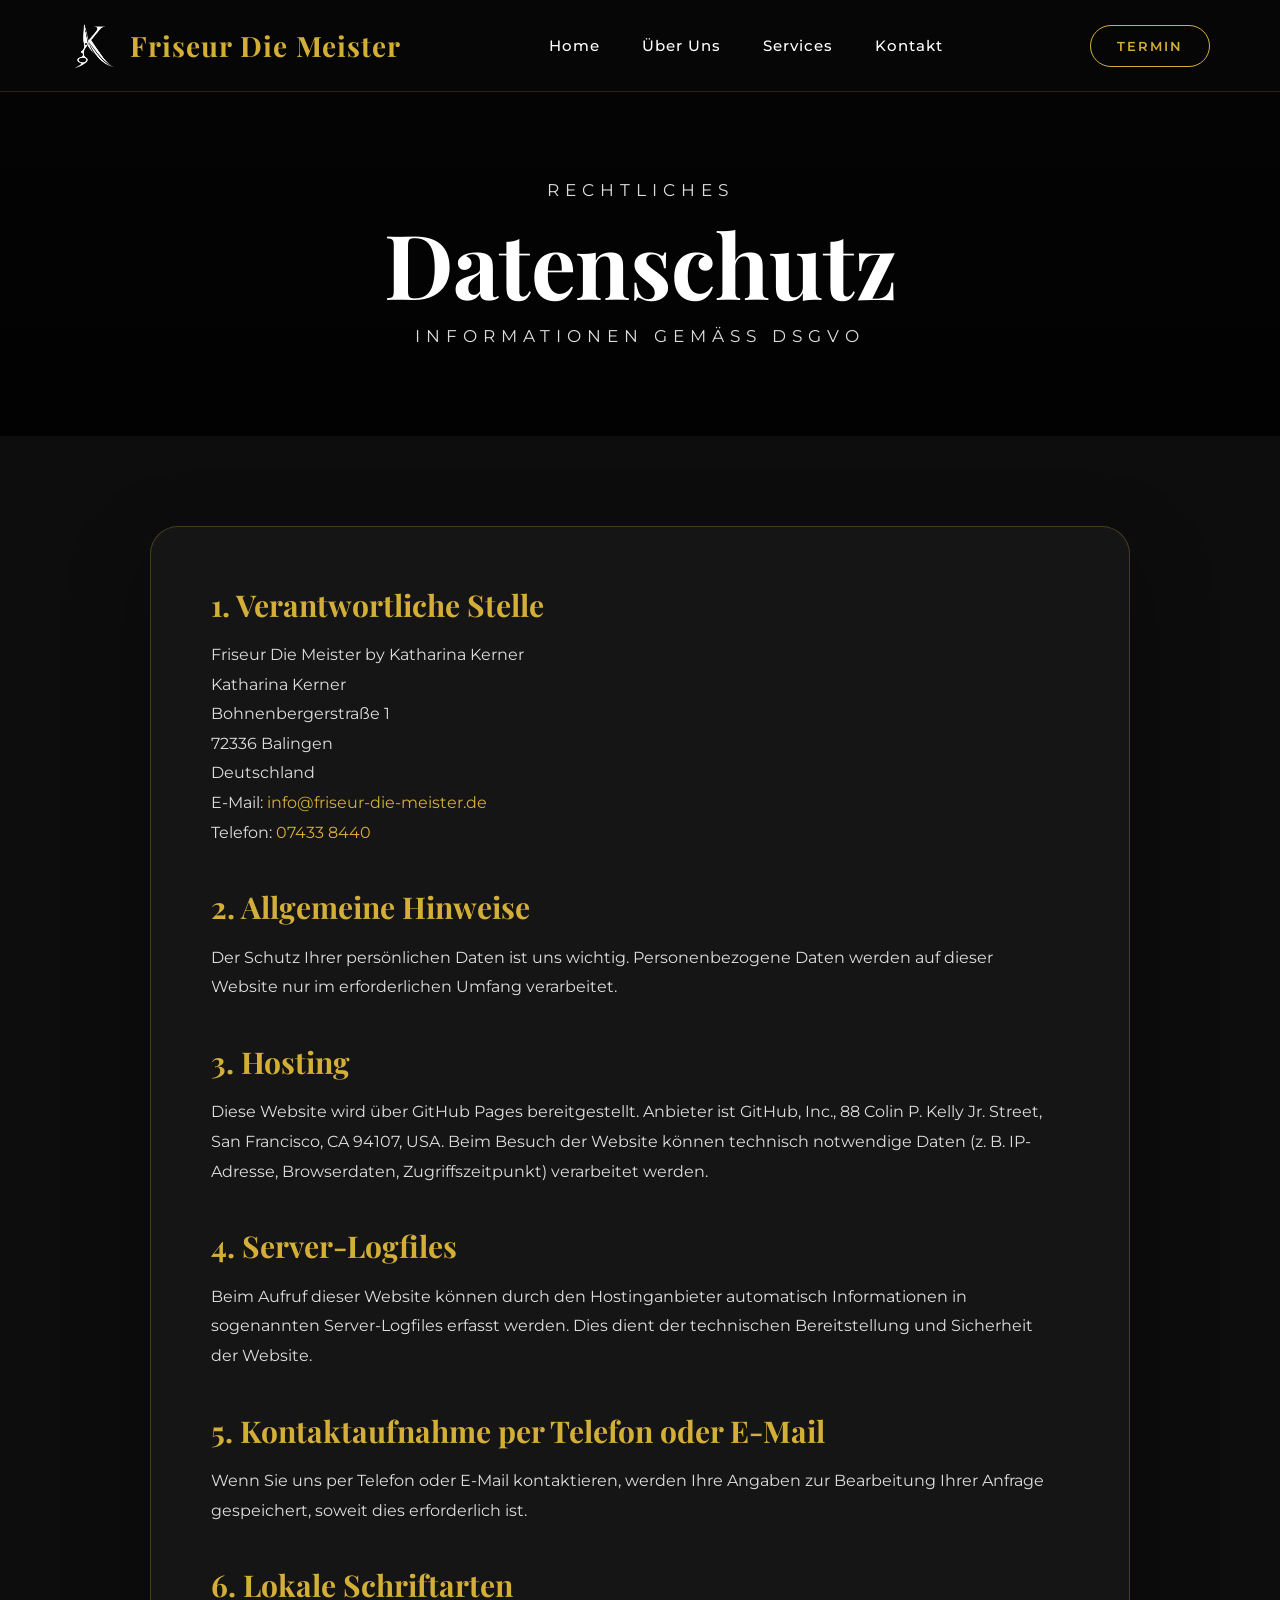
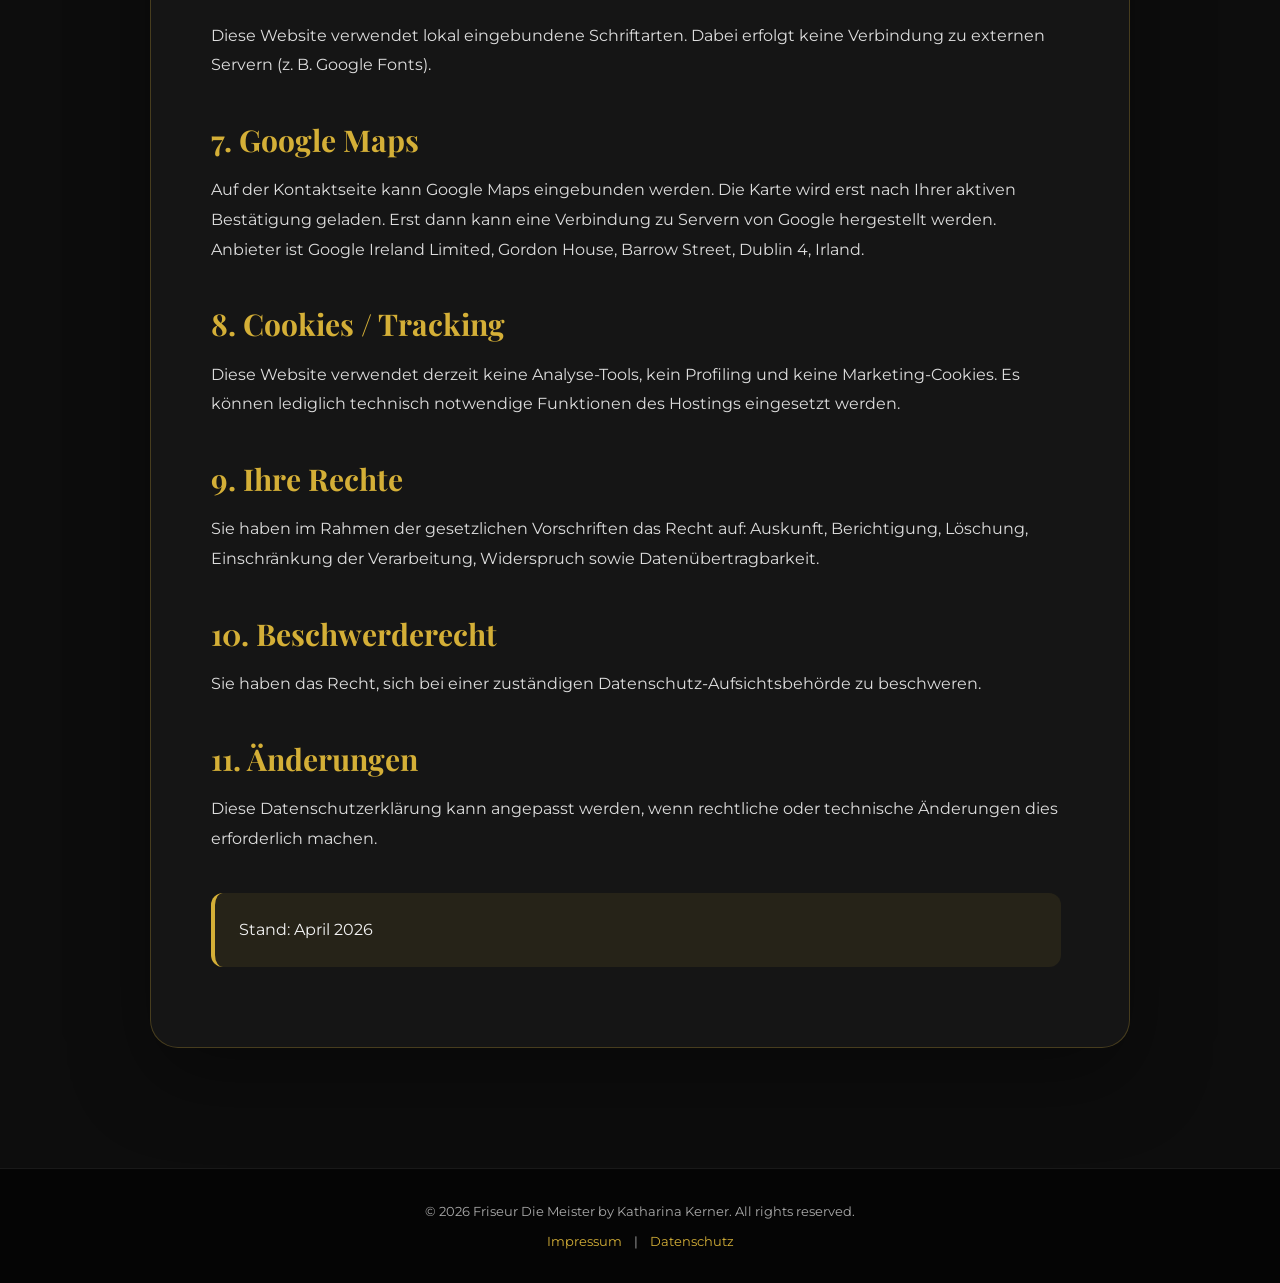
==== commit adff5084: "Update datenschutz.html" ====
--- a/datenschutz.html
+++ b/datenschutz.html
@@ -1,219 +1,175 @@
-
 <!DOCTYPE html>
 <html lang="de">
 <head>
-  <meta charset="UTF-8">
-  <meta name="viewport" content="width=device-width, initial-scale=1.0">
+<meta charset="UTF-8">
+<meta name="viewport" content="width=device-width, initial-scale=1.0">
 
-  <title>Datenschutz | Friseur Die Meister by Katharina Kerner</title>
-  <meta name="description" content="Datenschutzerklärung von Friseur Die Meister by Katharina Kerner in Balingen.">
+<title>Datenschutz | Friseur Die Meister by Katharina Kerner</title>
+<meta name="description" content="Datenschutzerklärung von Friseur Die Meister by Katharina Kerner in Balingen.">
 
-  <link rel="icon" type="image/png" href="kk_logo.png">
-  <link rel="apple-touch-icon" href="kk_logo.png">
+<link rel="icon" type="image/png" href="kk_logo.png">
+<link rel="apple-touch-icon" href="kk_logo.png">
 
-  <link rel="stylesheet" href="style.css?v=14">
+<link rel="stylesheet" href="style.css?v=16">
 </head>
 
 <body>
 
 <header class="site-header">
-  <nav class="navbar">
+<nav class="navbar">
 
-    <a href="./" class="logo logo-with-image" aria-label="Friseur Die Meister Startseite">
-      <img src="kk_logo_white.png" alt="Katharina Kerner Logo">
-      <span>Friseur Die Meister</span>
-    </a>
+<a href="./" class="logo logo-with-image" aria-label="Friseur Die Meister Startseite">
+<img src="kk_logo_white.png" alt="Katharina Kerner Logo">
+<span>Friseur Die Meister</span>
+</a>
 
-    <button class="menu-toggle" aria-label="Menü öffnen" aria-expanded="false">
-      <span></span>
-      <span></span>
-      <span></span>
-    </button>
+<button class="menu-toggle" aria-label="Menü öffnen" aria-expanded="false">
+<span></span>
+<span></span>
+<span></span>
+</button>
 
-    <ul class="menu">
-      <li><a href="./">Home</a></li>
-      <li><a href="ueber_uns.html">Über Uns</a></li>
-      <li><a href="./#leistungen">Services</a></li>
-      <li><a href="kontakt.html">Kontakt</a></li>
-    </ul>
+<ul class="menu">
+<li><a href="./">Home</a></li>
+<li><a href="ueber_uns.html">Über Uns</a></li>
+<li><a href="./#leistungen">Services</a></li>
+<li><a href="kontakt.html">Kontakt</a></li>
+</ul>
 
-    <a href="tel:+4974338440" class="nav-btn">Termin</a>
+<a href="tel:+4974338440" class="nav-btn">Termin</a>
 
-  </nav>
+</nav>
 </header>
 
 <main>
-  <section class="subpage-hero">
-    <div class="section-inner">
-      <p class="section-label">Privacy</p>
-      <h1>Datenschutz</h1>
-      <p>Friseur Die Meister</p>
-    </div>
-  </section>
 
-  <section class="legal-section">
-    <div class="legal-content">
+<section class="subpage-hero">
+<div class="section-inner">
+<p class="section-label">Rechtliches</p>
+<h1>Datenschutz</h1>
+<p>Informationen gemäß DSGVO</p>
+</div>
+</section>
 
-      <h2>1. Datenschutz auf einen Blick</h2>
+<section class="legal-section">
+<div class="legal-content">
 
-      <p>
-        Der Schutz Ihrer persönlichen Daten ist uns wichtig. Diese Datenschutzerklärung informiert
-        Sie darüber, welche personenbezogenen Daten beim Besuch dieser Website verarbeitet werden
-        und zu welchem Zweck dies geschieht.
-      </p>
+<h2>1. Verantwortliche Stelle</h2>
 
-      <h2>2. Verantwortliche Stelle</h2>
+<p>
+Friseur Die Meister by Katharina Kerner<br>
+Katharina Kerner<br>
+Bohnenbergerstraße 1<br>
+72336 Balingen<br>
+Deutschland<br>
+E-Mail: <a href="mailto:info@friseur-die-meister.de">info@friseur-die-meister.de</a><br>
+Telefon: <a href="tel:+4974338440">07433 8440</a>
+</p>
 
-      <p>
-        Verantwortlich für die Datenverarbeitung auf dieser Website ist:
-      </p>
+<h2>2. Allgemeine Hinweise</h2>
 
-      <p>
-        Friseur Die Meister by Katharina Kerner<br>
-        Katharina Kerner<br>
-        Bohnenbergerstraße 1<br>
-        72336 Balingen<br>
-        Deutschland
-      </p>
+<p>
+Der Schutz Ihrer persönlichen Daten ist uns wichtig.
+Personenbezogene Daten werden auf dieser Website nur im
+erforderlichen Umfang verarbeitet.
+</p>
 
-      <p>
-        Telefon: <a href="tel:+4974338440">07433 8440</a><br>
-        E-Mail: <a href="mailto:info@beispiel.de">info@beispiel.de</a>
-      </p>
+<h2>3. Hosting</h2>
 
-      <h2>3. Hosting über GitHub Pages</h2>
+<p>
+Diese Website wird über GitHub Pages bereitgestellt.
+Anbieter ist GitHub, Inc., 88 Colin P. Kelly Jr. Street,
+San Francisco, CA 94107, USA.
+Beim Besuch der Website können technisch notwendige Daten
+(z. B. IP-Adresse, Browserdaten, Zugriffszeitpunkt)
+verarbeitet werden.
+</p>
 
-      <p>
-        Diese Website wird als statische Website über GitHub Pages bereitgestellt. Beim Aufruf
-        der Website können technische Zugriffsdaten verarbeitet werden, zum Beispiel IP-Adresse,
-        Datum und Uhrzeit des Zugriffs, Browsertyp, Betriebssystem und aufgerufene Dateien.
-      </p>
+<h2>4. Server-Logfiles</h2>
 
-      <p>
-        Die Verarbeitung erfolgt, um die Website technisch bereitzustellen, Stabilität und Sicherheit
-        zu gewährleisten und Missbrauch zu verhindern. Rechtsgrundlage ist Art. 6 Abs. 1 lit. f DSGVO.
-      </p>
+<p>
+Beim Aufruf dieser Website können durch den Hostinganbieter
+automatisch Informationen in sogenannten Server-Logfiles
+erfasst werden. Dies dient der technischen Bereitstellung
+und Sicherheit der Website.
+</p>
 
-      <h2>4. Kontaktaufnahme</h2>
+<h2>5. Kontaktaufnahme per Telefon oder E-Mail</h2>
 
-      <p>
-        Wenn Sie telefonisch oder per E-Mail Kontakt mit uns aufnehmen, werden die von Ihnen
-        übermittelten Angaben verarbeitet, um Ihre Anfrage zu beantworten oder einen Termin zu
-        vereinbaren. Rechtsgrundlage ist Art. 6 Abs. 1 lit. b DSGVO, sofern die Anfrage mit einer
-        Leistung oder einem Termin zusammenhängt, ansonsten Art. 6 Abs. 1 lit. f DSGVO.
-      </p>
+<p>
+Wenn Sie uns per Telefon oder E-Mail kontaktieren,
+werden Ihre Angaben zur Bearbeitung Ihrer Anfrage gespeichert,
+soweit dies erforderlich ist.
+</p>
 
-      <h2>5. Google Maps</h2>
+<h2>6. Lokale Schriftarten</h2>
 
-      <p>
-        Auf der Kontaktseite ist Google Maps eingebunden, um Ihnen die Anfahrt zu unserem Salon
-        zu erleichtern. Anbieter ist Google Ireland Limited, Gordon House, Barrow Street, Dublin 4,
-        Irland.
-      </p>
+<p>
+Diese Website verwendet lokal eingebundene Schriftarten.
+Dabei erfolgt keine Verbindung zu externen Servern
+(z. B. Google Fonts).
+</p>
 
-      <p>
-        Beim Laden der Karte können personenbezogene Daten, insbesondere Ihre IP-Adresse und
-        technische Informationen über Ihren Browser, an Google übermittelt werden. Wenn Sie mit
-        einem Google-Konto angemeldet sind, kann Google den Besuch dieser Website gegebenenfalls
-        Ihrem Konto zuordnen.
-      </p>
+<h2>7. Google Maps</h2>
 
-      <p>
-        Die Nutzung von Google Maps erfolgt im Interesse einer ansprechenden Darstellung unseres
-        Online-Angebots und einer leichten Auffindbarkeit unseres Salons. Rechtsgrundlage ist
-        Art. 6 Abs. 1 lit. f DSGVO.
-      </p>
+<p>
+Auf der Kontaktseite kann Google Maps eingebunden werden.
+Die Karte wird erst nach Ihrer aktiven Bestätigung geladen.
+Erst dann kann eine Verbindung zu Servern von Google hergestellt werden.
+Anbieter ist Google Ireland Limited, Gordon House,
+Barrow Street, Dublin 4, Irland.
+</p>
 
-      <p>
-        Weitere Informationen finden Sie in der Datenschutzerklärung von Google:
-        <a href="https://policies.google.com/privacy" target="_blank" rel="noopener noreferrer">
-          https://policies.google.com/privacy
-        </a>
-      </p>
+<h2>8. Cookies / Tracking</h2>
 
-      <h2>6. Google Fonts</h2>
+<p>
+Diese Website verwendet derzeit keine Analyse-Tools,
+kein Profiling und keine Marketing-Cookies.
+Es können lediglich technisch notwendige Funktionen
+des Hostings eingesetzt werden.
+</p>
 
-      <p>
-        Diese Website verwendet derzeit Schriftarten von Google Fonts. Beim Laden der Schriftarten
-        kann eine Verbindung zu Servern von Google hergestellt werden. Dabei können technische
-        Daten, insbesondere die IP-Adresse, an Google übermittelt werden.
-      </p>
+<h2>9. Ihre Rechte</h2>
 
-      <p>
-        Rechtsgrundlage ist Art. 6 Abs. 1 lit. f DSGVO. Unser berechtigtes Interesse liegt in einer
-        einheitlichen und ansprechenden Darstellung der Website.
-      </p>
+<p>
+Sie haben im Rahmen der gesetzlichen Vorschriften das Recht auf:
+Auskunft, Berichtigung, Löschung, Einschränkung der Verarbeitung,
+Widerspruch sowie Datenübertragbarkeit.
+</p>
 
-      <p>
-        Hinweis: Zur weiteren Reduzierung externer Datenübertragungen können die Schriftarten
-        künftig lokal eingebunden werden.
-      </p>
+<h2>10. Beschwerderecht</h2>
 
-      <h2>7. Keine Cookies, kein Tracking, kein Kontaktformular</h2>
+<p>
+Sie haben das Recht, sich bei einer zuständigen
+Datenschutz-Aufsichtsbehörde zu beschweren.
+</p>
 
-      <p>
-        Diese Website verwendet derzeit keine Analyse-Tools, kein Marketing-Tracking, keine
-        Newsletter-Funktion und kein Kontaktformular. Es werden keine Tracking-Cookies durch
-        diese Website gesetzt.
-      </p>
+<h2>11. Änderungen</h2>
 
-      <h2>8. Ihre Rechte</h2>
+<p>
+Diese Datenschutzerklärung kann angepasst werden,
+wenn rechtliche oder technische Änderungen dies erforderlich machen.
+</p>
 
-      <p>
-        Sie haben im Rahmen der geltenden gesetzlichen Bestimmungen jederzeit das Recht auf
-        Auskunft über Ihre gespeicherten personenbezogenen Daten, deren Herkunft und Empfänger
-        sowie den Zweck der Datenverarbeitung.
-      </p>
+<p class="legal-note">
+Stand: April 2026
+</p>
 
-      <p>
-        Außerdem haben Sie das Recht auf Berichtigung, Löschung, Einschränkung der Verarbeitung,
-        Datenübertragbarkeit sowie das Recht, einer Verarbeitung zu widersprechen. Wenn die
-        Verarbeitung auf einer Einwilligung beruht, können Sie diese Einwilligung jederzeit mit
-        Wirkung für die Zukunft widerrufen.
-      </p>
+</div>
+</section>
 
-      <h2>9. Beschwerderecht bei der Aufsichtsbehörde</h2>
-
-      <p>
-        Sie haben das Recht, sich bei einer Datenschutzaufsichtsbehörde zu beschweren, wenn Sie
-        der Ansicht sind, dass die Verarbeitung Ihrer personenbezogenen Daten gegen die DSGVO
-        verstößt.
-      </p>
-
-      <h2>10. SSL- bzw. TLS-Verschlüsselung</h2>
-
-      <p>
-        Diese Website nutzt aus Sicherheitsgründen eine SSL- bzw. TLS-Verschlüsselung. Eine
-        verschlüsselte Verbindung erkennen Sie daran, dass die Adresszeile des Browsers mit
-        „https://“ beginnt.
-      </p>
-
-      <h2>11. Aktualität dieser Datenschutzerklärung</h2>
-
-      <p>
-        Diese Datenschutzerklärung kann angepasst werden, wenn sich technische oder rechtliche
-        Anforderungen ändern.
-      </p>
-
-      <p class="legal-note">
-        Hinweis: Bitte E-Mail-Adresse prüfen und Google Fonts später idealerweise lokal einbinden,
-        wenn das Projekt final wird.
-      </p>
-
-    </div>
-  </section>
 </main>
 
 <footer class="footer">
-  <p>© 2026 Friseur Die Meister by Katharina Kerner. All rights reserved.</p>
+<p>© 2026 Friseur Die Meister by Katharina Kerner. All rights reserved.</p>
 
-  <div class="footer-links">
-    <a href="impressum.html">Impressum</a>
-    <span>|</span>
-    <a href="datenschutz.html">Datenschutz</a>
-  </div>
+<div class="footer-links">
+<a href="impressum.html">Impressum</a>
+<span>|</span>
+<a href="datenschutz.html">Datenschutz</a>
+</div>
 </footer>
 
-<script src="script.js?v=12"></script>
+<script src="script.js?v=16"></script>
 </body>
 </html>
--- a/style.css
+++ b/style.css
@@ -1094,3 +1094,58 @@
 }
 
 }
+
+.map-consent{
+display:flex;
+align-items:center;
+justify-content:center;
+background:
+linear-gradient(rgba(0,0,0,0.72),rgba(0,0,0,0.86)),
+#171717;
+}
+
+.map-consent-box{
+max-width:620px;
+padding:34px 28px;
+text-align:center;
+}
+
+.map-consent-box h3{
+font-family:"Playfair Display",serif;
+font-size:34px;
+color:#d4af37;
+margin-bottom:16px;
+}
+
+.map-consent-box p{
+font-size:16px;
+line-height:1.7;
+color:#dddddd;
+margin-bottom:26px;
+}
+
+.map-load-btn{
+border:0;
+cursor:pointer;
+font-family:"Montserrat",Arial,sans-serif;
+}
+
+.map-wrapper iframe,
+.map-consent iframe{
+width:100%;
+height:100%;
+min-height:430px;
+border:0;
+display:block;
+}
+
+@media(max-width:900px){
+  .map-wrapper{
+    height:420px;
+  }
+
+  .map-wrapper iframe,
+  .map-consent iframe{
+    min-height:420px;
+  }
+}
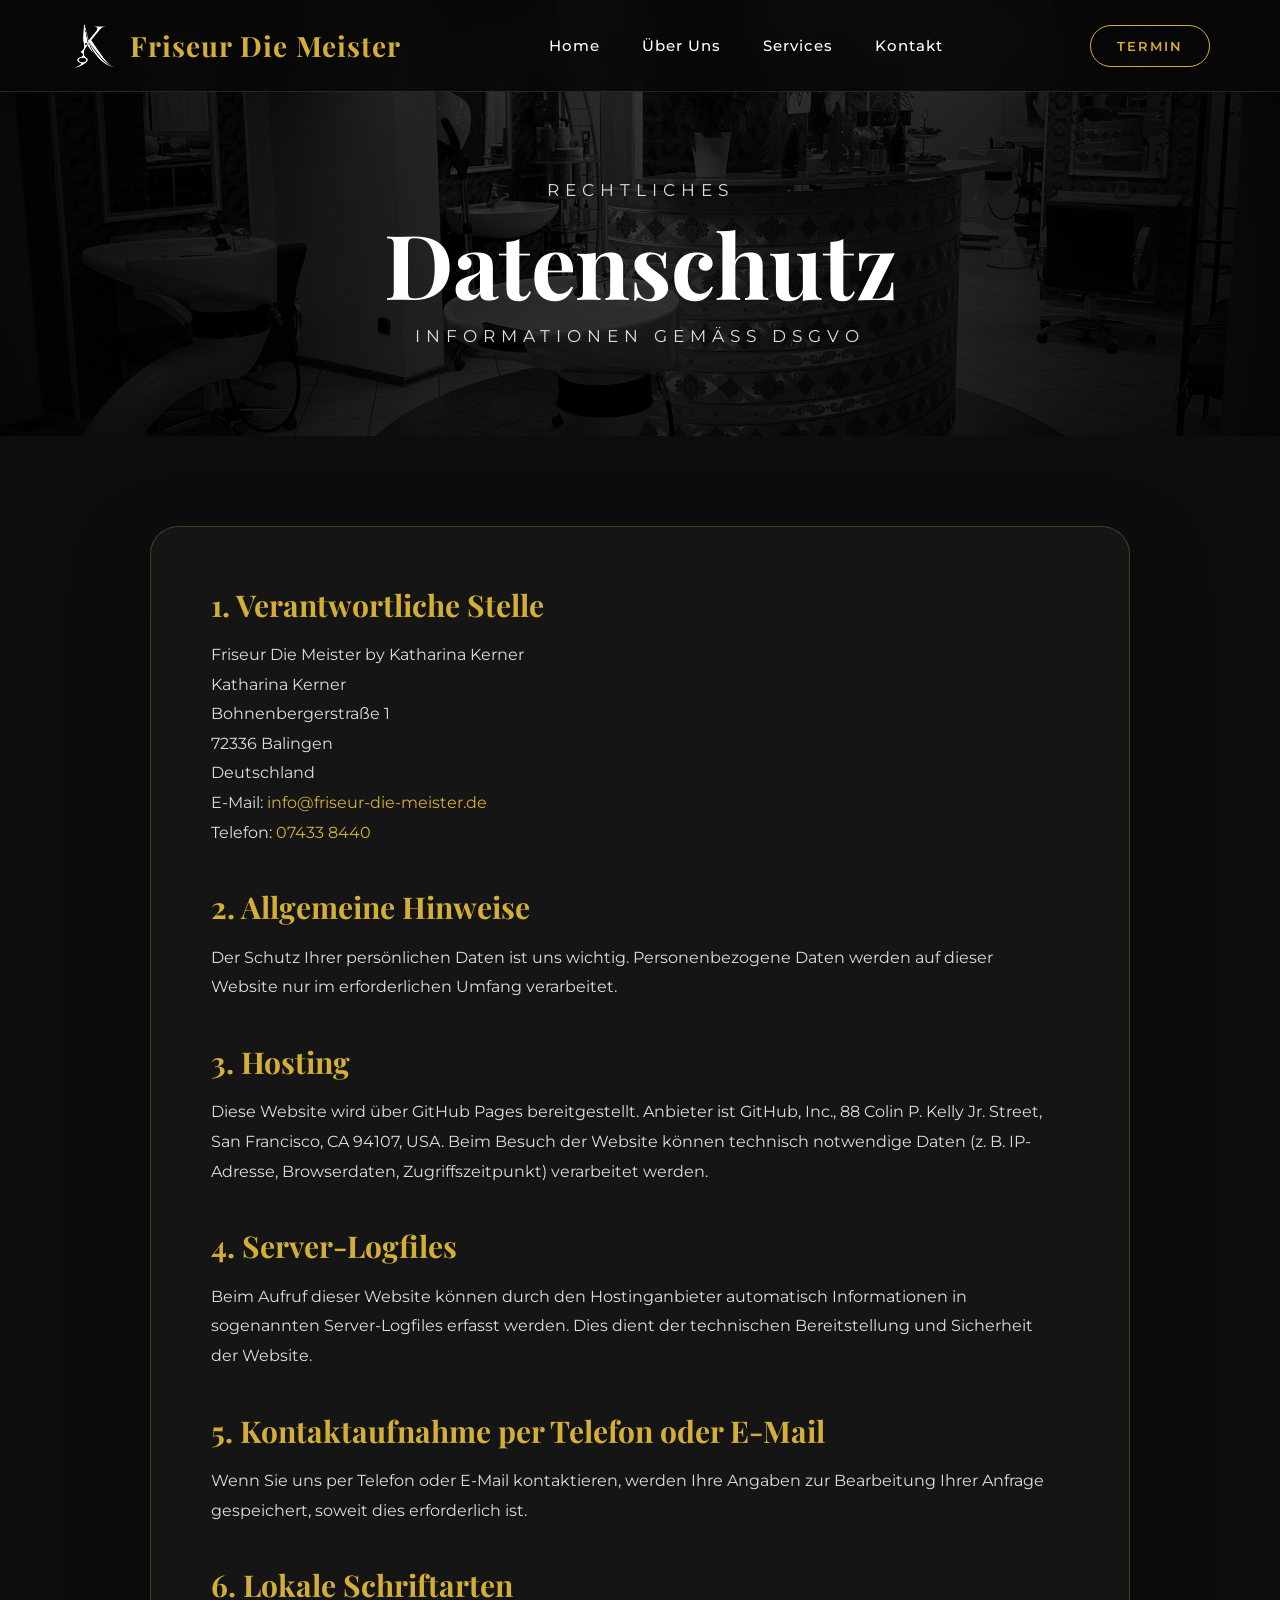
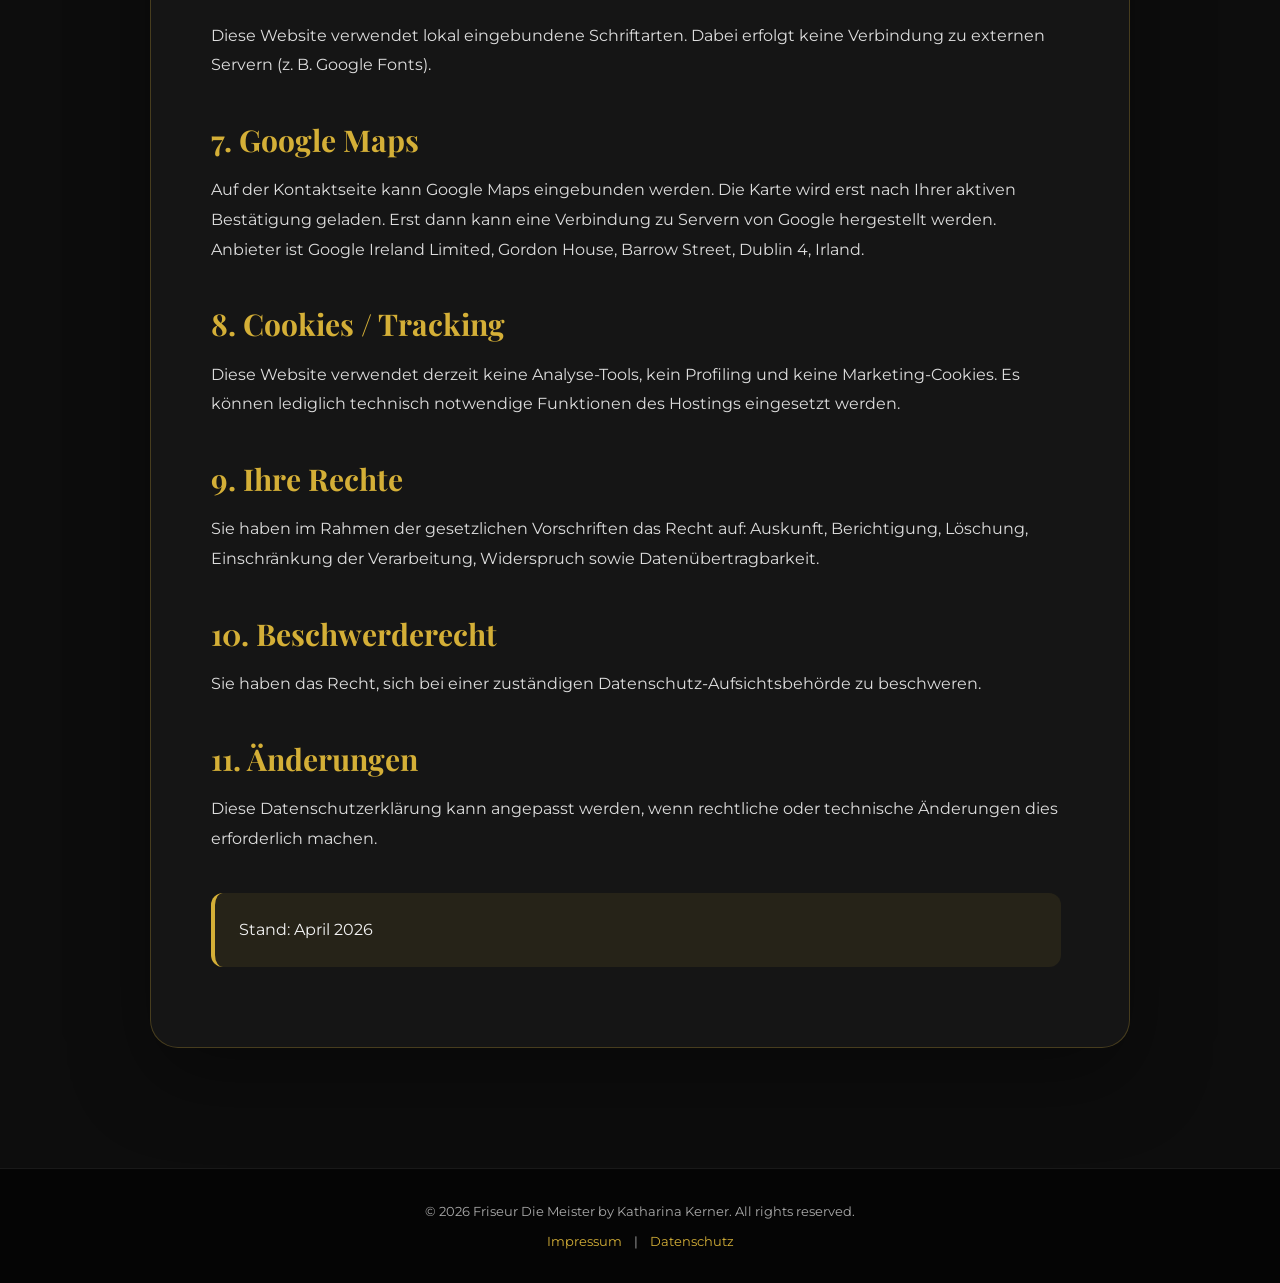
==== commit b280b502: "Update datenschutz.html" ====
--- a/datenschutz.html
+++ b/datenschutz.html
@@ -1,3 +1,4 @@
+
 <!DOCTYPE html>
 <html lang="de">
 <head>
@@ -7,10 +8,10 @@
 <title>Datenschutz | Friseur Die Meister by Katharina Kerner</title>
 <meta name="description" content="Datenschutzerklärung von Friseur Die Meister by Katharina Kerner in Balingen.">
 
-<link rel="icon" type="image/png" href="kk_logo.png">
-<link rel="apple-touch-icon" href="kk_logo.png">
+<link rel="icon" type="image/png" href="assets/kk_logo.png">
+<link rel="apple-touch-icon" href="assets/kk_logo.png">
 
-<link rel="stylesheet" href="style.css?v=16">
+<link rel="stylesheet" href="assets/style.css?v=20">
 </head>
 
 <body>
@@ -19,7 +20,7 @@
 <nav class="navbar">
 
 <a href="./" class="logo logo-with-image" aria-label="Friseur Die Meister Startseite">
-<img src="kk_logo_white.png" alt="Katharina Kerner Logo">
+<img src="assets/kk_logo_white.png" alt="Katharina Kerner Logo">
 <span>Friseur Die Meister</span>
 </a>
 
@@ -43,7 +44,7 @@
 
 <main>
 
-<section class="subpage-hero">
+<section class="subpage-hero legal-hero">
 <div class="section-inner">
 <p class="section-label">Rechtliches</p>
 <h1>Datenschutz</h1>
@@ -170,6 +171,6 @@
 </div>
 </footer>
 
-<script src="script.js?v=16"></script>
+<script src="assets/script.js?v=16"></script>
 </body>
 </html>
--- a/assets/style.css
+++ b/assets/style.css
@@ -0,0 +1,1130 @@
+@font-face{
+font-family:"Playfair Display";
+src:url("fonts/playfair-display-v40-latin-500.woff2") format("woff2");
+font-weight:500;
+font-style:normal;
+font-display:swap;
+}
+
+@font-face{
+font-family:"Playfair Display";
+src:url("fonts/playfair-display-v40-latin-700.woff2") format("woff2");
+font-weight:700;
+font-style:normal;
+font-display:swap;
+}
+
+@font-face{
+font-family:"Montserrat";
+src:url("fonts/montserrat-v31-latin-300.woff2") format("woff2");
+font-weight:300;
+font-style:normal;
+font-display:swap;
+}
+
+@font-face{
+font-family:"Montserrat";
+src:url("fonts/montserrat-v31-latin-regular.woff2") format("woff2");
+font-weight:400;
+font-style:normal;
+font-display:swap;
+}
+
+@font-face{
+font-family:"Montserrat";
+src:url("fonts/montserrat-v31-latin-500.woff2") format("woff2");
+font-weight:500;
+font-style:normal;
+font-display:swap;
+}
+
+@font-face{
+font-family:"Montserrat";
+src:url("fonts/montserrat-v31-latin-600.woff2") format("woff2");
+font-weight:600;
+font-style:normal;
+font-display:swap;
+}
+
+*{
+margin:0;
+padding:0;
+box-sizing:border-box;
+}
+
+html{
+scroll-behavior:smooth;
+}
+
+body{
+font-family:"Montserrat",Arial,sans-serif;
+background:#0d0d0d;
+color:white;
+overflow-x:hidden;
+}
+
+.site-header{
+position:fixed;
+top:0;
+left:0;
+width:100%;
+z-index:1000;
+}
+
+.navbar{
+height:92px;
+display:flex;
+align-items:center;
+justify-content:space-between;
+padding:0 70px;
+background:rgba(8,8,8,0.86);
+backdrop-filter:blur(16px);
+border-bottom:1px solid rgba(212,175,55,0.18);
+}
+
+.logo{
+font-family:"Playfair Display",serif;
+font-size:34px;
+font-weight:700;
+letter-spacing:3px;
+color:#d4af37;
+text-decoration:none;
+}
+
+.logo-with-image{
+display:flex;
+align-items:center;
+gap:14px;
+}
+
+.logo-with-image img{
+width:46px;
+height:46px;
+object-fit:contain;
+display:block;
+}
+
+.logo-with-image span{
+font-family:"Playfair Display",serif;
+font-size:28px;
+font-weight:700;
+letter-spacing:1px;
+color:#d4af37;
+}
+
+.menu{
+display:flex;
+gap:42px;
+list-style:none;
+}
+
+.menu a{
+color:white;
+text-decoration:none;
+font-size:15px;
+font-weight:500;
+letter-spacing:1px;
+}
+
+.menu a:hover{
+color:#d4af37;
+}
+
+.nav-btn{
+display:inline-block;
+padding:12px 26px;
+border:1px solid #d4af37;
+color:#d4af37 !important;
+text-decoration:none !important;
+font-size:13px;
+font-weight:600;
+letter-spacing:2px;
+text-transform:uppercase;
+border-radius:30px;
+transition:0.3s;
+}
+
+.nav-btn:hover{
+background:#d4af37;
+color:#111 !important;
+}
+
+.menu-toggle{
+display:none;
+}
+
+/* HOME HERO VIDEO */
+
+.hero-video{
+position:relative;
+height:82vh;
+min-height:620px;
+display:flex;
+align-items:center;
+justify-content:center;
+text-align:center;
+overflow:hidden;
+background:#111;
+}
+
+.hero-video__media{
+position:absolute;
+inset:0;
+width:100%;
+height:100%;
+object-fit:cover;
+z-index:1;
+filter:contrast(1.05) brightness(0.9) saturate(1.08);
+}
+
+.hero-video::before{
+content:"";
+position:absolute;
+inset:0;
+background:
+radial-gradient(circle at center, rgba(0,0,0,0.05) 0%, rgba(0,0,0,0.28) 55%, rgba(0,0,0,0.68) 100%),
+linear-gradient(to bottom, rgba(0,0,0,0.60) 0%, rgba(0,0,0,0.15) 40%, rgba(0,0,0,0.88) 100%);
+z-index:2;
+pointer-events:none;
+}
+
+.hero-video::after{
+content:"";
+position:absolute;
+left:0;
+right:0;
+bottom:0;
+height:220px;
+background:linear-gradient(
+to bottom,
+rgba(13,13,13,0) 0%,
+rgba(13,13,13,0.45) 42%,
+#0d0d0d 100%
+);
+z-index:2;
+pointer-events:none;
+}
+
+.hero-video__overlay{
+position:relative;
+z-index:3;
+max-width:980px;
+padding:0 30px;
+text-shadow:0 8px 35px rgba(0,0,0,0.65);
+}
+
+.eyebrow{
+font-size:13px;
+letter-spacing:5px;
+text-transform:uppercase;
+color:#d4af37;
+margin-bottom:20px;
+}
+
+.hero-video__overlay h1{
+font-family:"Playfair Display",serif;
+font-size:clamp(54px,7vw,104px);
+line-height:1;
+font-weight:700;
+margin-bottom:18px;
+}
+
+.subtitle{
+font-size:18px;
+letter-spacing:7px;
+text-transform:uppercase;
+color:#eee;
+margin-bottom:34px;
+}
+
+.btn{
+display:inline-block;
+padding:15px 36px;
+background:#d4af37;
+color:#111;
+text-decoration:none;
+font-weight:700;
+letter-spacing:2px;
+text-transform:uppercase;
+font-size:13px;
+border-radius:40px;
+transition:0.3s;
+}
+
+.btn:hover{
+background:white;
+transform:translateY(-3px);
+}
+
+.btn-secondary{
+background:transparent;
+border:1px solid #d4af37;
+color:#d4af37;
+}
+
+.btn-secondary:hover{
+background:#d4af37;
+color:#111;
+}
+
+/* MAIN SECTIONS */
+
+.intro-section{
+padding:105px 30px 80px;
+background:#0d0d0d;
+text-align:center;
+}
+
+.section-inner{
+max-width:880px;
+margin:0 auto;
+}
+
+.section-label{
+color:#d4af37;
+text-transform:uppercase;
+letter-spacing:5px;
+font-size:13px;
+margin-bottom:18px;
+}
+
+.intro-section h2,
+.contact-section h2{
+font-family:"Playfair Display",serif;
+font-size:clamp(36px,4.5vw,62px);
+line-height:1.1;
+margin-bottom:24px;
+}
+
+.intro-section p,
+.contact-section p{
+font-size:18px;
+line-height:1.8;
+color:#d6d6d6;
+}
+
+.banner-section{
+max-width:1180px;
+margin:0 auto 90px;
+min-height:360px;
+border-radius:28px;
+display:flex;
+align-items:center;
+justify-content:center;
+text-align:center;
+padding:70px 35px;
+background:#151515;
+border:1px solid rgba(212,175,55,0.22);
+overflow:hidden;
+}
+
+.services-banner{
+background:
+linear-gradient(rgba(0,0,0,0.50),rgba(0,0,0,0.70)),
+url("kerner_salon.jpg") center/cover no-repeat;
+}
+
+.banner-section span{
+color:#d4af37;
+text-transform:uppercase;
+letter-spacing:6px;
+font-size:13px;
+}
+
+.banner-section h2{
+font-family:"Playfair Display",serif;
+font-size:clamp(38px,5vw,76px);
+margin:18px 0;
+}
+
+.banner-section p{
+font-size:18px;
+color:#e1e1e1;
+line-height:1.7;
+max-width:760px;
+margin:0 auto 28px;
+}
+
+.contact-section{
+padding:105px 30px;
+background:#111;
+text-align:center;
+}
+
+.button-row{
+display:flex;
+justify-content:center;
+align-items:center;
+gap:18px;
+flex-wrap:wrap;
+margin-top:34px;
+}
+
+/* SUBPAGE HERO */
+
+.subpage-hero{
+position:relative;
+padding:180px 30px 90px;
+background:#111;
+text-align:center;
+overflow:hidden;
+isolation:isolate;
+}
+
+.subpage-hero h1{
+font-family:"Playfair Display",serif;
+font-size:clamp(50px,7vw,100px);
+line-height:1;
+margin-bottom:18px;
+}
+
+.subpage-hero p{
+font-size:17px;
+letter-spacing:6px;
+text-transform:uppercase;
+color:#ddd;
+}
+
+.legal-hero{
+background:#111;
+}
+
+.legal-hero::before{
+content:"";
+position:absolute;
+inset:0;
+background:url("kerner_salon.jpg") center/cover no-repeat;
+filter:grayscale(1) contrast(1.08) brightness(0.82);
+z-index:-2;
+}
+
+.legal-hero::after{
+content:"";
+position:absolute;
+inset:0;
+background:
+radial-gradient(circle at center, rgba(0,0,0,0.24) 0%, rgba(0,0,0,0.52) 58%, rgba(0,0,0,0.86) 100%),
+linear-gradient(to bottom, rgba(0,0,0,0.55) 0%, rgba(0,0,0,0.70) 100%);
+z-index:-1;
+}
+
+/* KONTAKT HERO */
+
+.kontakt-hero{
+height:72vh;
+min-height:620px;
+background:url("kontakt_hero.jpg") center/cover no-repeat;
+position:relative;
+display:flex;
+align-items:center;
+justify-content:center;
+text-align:center;
+overflow:hidden;
+isolation:isolate;
+padding:0;
+}
+
+.kontakt-hero::before{
+content:"";
+position:absolute;
+inset:0;
+background:
+radial-gradient(circle at center,
+rgba(0,0,0,0.02) 0%,
+rgba(0,0,0,0.12) 52%,
+rgba(0,0,0,0.38) 100%),
+linear-gradient(to right,
+rgba(0,0,0,0.28) 0%,
+rgba(0,0,0,0.05) 30%,
+rgba(0,0,0,0.05) 70%,
+rgba(0,0,0,0.28) 100%),
+linear-gradient(to bottom,
+rgba(0,0,0,0.30) 0%,
+rgba(0,0,0,0.08) 42%,
+rgba(0,0,0,0.44) 100%);
+z-index:1;
+pointer-events:none;
+}
+
+.kontakt-hero::after{
+content:"";
+position:absolute;
+left:0;
+right:0;
+bottom:0;
+height:340px;
+background:linear-gradient(
+to bottom,
+rgba(13,13,13,0) 0%,
+rgba(13,13,13,0.10) 22%,
+rgba(13,13,13,0.38) 55%,
+rgba(13,13,13,0.78) 82%,
+#0d0d0d 100%
+);
+z-index:2;
+pointer-events:none;
+}
+
+.kontakt-hero .hero-overlay{
+position:absolute;
+inset:0;
+z-index:3;
+display:flex;
+align-items:center;
+justify-content:center;
+padding:20px;
+background:transparent;
+}
+
+.kontakt-hero .section-inner{
+position:relative;
+z-index:4;
+max-width:1200px;
+padding:0 24px;
+text-shadow:0 10px 40px rgba(0,0,0,0.72);
+}
+
+.kontakt-hero h1{
+font-size:clamp(42px,6vw,86px);
+margin-bottom:18px;
+}
+
+.kontakt-hero p{
+font-size:20px;
+color:#ffffff;
+font-weight:500;
+letter-spacing:6px;
+text-transform:uppercase;
+text-shadow:
+0 2px 6px rgba(0,0,0,0.95),
+0 0 18px rgba(0,0,0,0.65);
+-webkit-text-stroke:0.35px rgba(0,0,0,0.85);
+}
+
+@media(prefers-reduced-motion:no-preference){
+.kontakt-hero{
+background-size:105%;
+animation:cinematicZoom 18s ease-in-out infinite alternate;
+}
+
+@keyframes cinematicZoom{
+from{
+background-size:105%;
+background-position:center center;
+}
+to{
+background-size:112%;
+background-position:center 48%;
+}
+}
+}
+
+/* CONTACT INFO */
+
+.info-section{
+position:relative;
+z-index:5;
+padding:70px 30px 105px;
+margin-top:-70px;
+background:linear-gradient(
+to bottom,
+rgba(13,13,13,0) 0%,
+#0d0d0d 90px,
+#0d0d0d 100%
+);
+}
+
+.contact-box{
+max-width:1180px;
+margin:0 auto;
+display:grid;
+grid-template-columns:repeat(3,1fr);
+gap:28px;
+text-align:center;
+}
+
+.contact-box div{
+min-height:230px;
+background:rgba(23,23,23,0.94);
+padding:42px 30px;
+border-radius:24px;
+border:1px solid rgba(212,175,55,0.32);
+display:flex;
+flex-direction:column;
+align-items:center;
+justify-content:center;
+transition:0.3s;
+backdrop-filter:blur(12px);
+box-shadow:0 28px 80px rgba(0,0,0,0.25);
+}
+
+.contact-box div:hover{
+transform:translateY(-6px);
+border-color:#d4af37;
+box-shadow:0 24px 60px rgba(0,0,0,0.45);
+}
+
+.contact-box h3{
+font-family:"Playfair Display",serif;
+font-size:30px;
+color:#d4af37;
+margin-bottom:18px;
+}
+
+.contact-box p{
+font-size:16px;
+line-height:1.7;
+color:#e5e5e5;
+}
+
+.contact-box a{
+color:white;
+text-decoration:none;
+}
+
+.map-wrapper{
+max-width:1180px;
+height:430px;
+margin:60px auto 0;
+border-radius:24px;
+overflow:hidden;
+border:1px solid rgba(212,175,55,0.25);
+}
+
+.map-wrapper iframe,
+.map-consent iframe{
+width:100%;
+height:100%;
+min-height:430px;
+border:0;
+display:block;
+}
+
+.map-consent{
+display:flex;
+align-items:center;
+justify-content:center;
+background:
+linear-gradient(rgba(0,0,0,0.72),rgba(0,0,0,0.86)),
+#171717;
+}
+
+.map-consent-box{
+max-width:620px;
+padding:34px 28px;
+text-align:center;
+}
+
+.map-consent-box h3{
+font-family:"Playfair Display",serif;
+font-size:34px;
+color:#d4af37;
+margin-bottom:16px;
+}
+
+.map-consent-box p{
+font-size:16px;
+line-height:1.7;
+color:#dddddd;
+margin-bottom:26px;
+}
+
+.map-load-btn{
+border:0;
+cursor:pointer;
+font-family:"Montserrat",Arial,sans-serif;
+}
+
+/* ÜBER UNS PAGE */
+
+.ueber-hero{
+position:relative;
+height:82vh;
+min-height:680px;
+background:url("ueber_uns.jpg") center/cover no-repeat;
+display:flex;
+align-items:center;
+justify-content:center;
+text-align:center;
+overflow:hidden;
+isolation:isolate;
+}
+
+.ueber-hero::before{
+content:"";
+position:absolute;
+inset:0;
+background:
+radial-gradient(circle at center,
+rgba(0,0,0,0.10) 0%,
+rgba(0,0,0,0.36) 52%,
+rgba(0,0,0,0.76) 100%),
+linear-gradient(to bottom,
+rgba(0,0,0,0.56) 0%,
+rgba(0,0,0,0.20) 42%,
+rgba(13,13,13,0.92) 100%);
+z-index:1;
+pointer-events:none;
+}
+
+.ueber-hero::after{
+content:"";
+position:absolute;
+left:0;
+right:0;
+bottom:0;
+height:360px;
+background:linear-gradient(
+to bottom,
+rgba(13,13,13,0) 0%,
+rgba(13,13,13,0.18) 28%,
+rgba(13,13,13,0.58) 68%,
+#0d0d0d 100%
+);
+z-index:2;
+pointer-events:none;
+}
+
+.ueber-hero__content{
+position:relative;
+z-index:3;
+max-width:1100px;
+padding:0 28px;
+text-shadow:0 12px 45px rgba(0,0,0,0.78);
+}
+
+.ueber-hero h1{
+font-family:"Playfair Display",serif;
+font-size:clamp(46px,7vw,96px);
+line-height:1.02;
+margin-bottom:22px;
+color:white;
+}
+
+.ueber-story{
+position:relative;
+z-index:5;
+margin-top:-130px;
+padding:0 30px 115px;
+background:linear-gradient(
+to bottom,
+rgba(13,13,13,0) 0%,
+#0d0d0d 170px,
+#0d0d0d 100%
+);
+}
+
+.ueber-story__card{
+max-width:980px;
+margin:0 auto;
+padding:64px;
+border-radius:30px;
+background:rgba(18,18,18,0.92);
+border:1px solid rgba(212,175,55,0.30);
+box-shadow:0 40px 100px rgba(0,0,0,0.48);
+backdrop-filter:blur(16px);
+}
+
+.ueber-story__card h2{
+font-family:"Playfair Display",serif;
+font-size:clamp(34px,4vw,56px);
+line-height:1.1;
+color:#d4af37;
+margin:34px 0 20px;
+}
+
+.ueber-story__card h2:first-of-type{
+margin-top:0;
+}
+
+.ueber-story__card p{
+font-size:18px;
+line-height:1.85;
+color:#dddddd;
+margin-bottom:20px;
+}
+
+/* LEGAL PAGES */
+
+.legal-section{
+padding:90px 30px 120px;
+background:#0d0d0d;
+}
+
+.legal-content{
+max-width:980px;
+margin:0 auto;
+background:#151515;
+border:1px solid rgba(212,175,55,0.26);
+border-radius:28px;
+padding:60px;
+box-shadow:0 30px 80px rgba(0,0,0,0.35);
+}
+
+.legal-content h2{
+font-family:"Playfair Display",serif;
+font-size:30px;
+line-height:1.25;
+color:#d4af37;
+margin:42px 0 16px;
+}
+
+.legal-content h2:first-child{
+margin-top:0;
+}
+
+.legal-content p{
+font-size:16px;
+line-height:1.85;
+color:#dddddd;
+margin-bottom:20px;
+max-width:850px;
+}
+
+.legal-content a{
+color:#d4af37;
+text-decoration:none;
+word-break:break-word;
+}
+
+.legal-content a:hover{
+color:white;
+}
+
+.legal-note{
+margin-top:40px;
+padding:22px 24px;
+border-left:4px solid #d4af37;
+background:rgba(212,175,55,0.09);
+border-radius:12px;
+color:#f2f2f2 !important;
+}
+
+/* FOOTER */
+
+.footer{
+padding:34px 20px;
+text-align:center;
+background:#050505;
+color:#aaa;
+font-size:13px;
+border-top:1px solid rgba(255,255,255,0.08);
+}
+
+.footer-links{
+margin-top:14px;
+display:flex;
+justify-content:center;
+align-items:center;
+gap:12px;
+font-size:13px;
+}
+
+.footer-links a{
+color:#d4af37;
+text-decoration:none;
+}
+
+.footer-links a:hover{
+color:white;
+}
+
+/* MOBILE */
+
+@media(max-width:900px){
+  
+.navbar{
+height:auto;
+padding:18px 22px;
+flex-wrap:wrap;
+}
+
+.logo{
+font-size:28px;
+}
+
+.logo-with-image img{
+width:42px;
+height:42px;
+}
+
+.logo-with-image span{
+font-size:22px;
+white-space:nowrap;
+}
+
+.menu-toggle{
+display:flex;
+flex-direction:column;
+justify-content:center;
+align-items:center;
+gap:6px;
+width:34px;
+height:34px;
+background:none;
+border:0;
+cursor:pointer;
+position:relative;
+z-index:1001;
+}
+
+.menu-toggle span{
+width:28px;
+height:2px;
+background:white;
+display:block;
+transition:0.3s ease;
+transform-origin:center;
+}
+
+.menu-toggle.active span:nth-child(1){
+transform:translateY(8px) rotate(45deg);
+}
+
+.menu-toggle.active span:nth-child(2){
+opacity:0;
+}
+
+.menu-toggle.active span:nth-child(3){
+transform:translateY(-8px) rotate(-45deg);
+}
+
+.menu{
+display:none;
+width:100%;
+flex-direction:column;
+align-items:center;
+gap:18px;
+padding:25px 0 12px;
+}
+
+.menu.active{
+display:flex;
+}
+
+.nav-btn{
+display:none;
+}
+
+.hero-video{
+height:88vh;
+min-height:690px;
+}
+
+.subtitle{
+letter-spacing:4px;
+}
+
+.banner-section{
+border-radius:0;
+margin-bottom:70px;
+}
+
+.subpage-hero{
+padding:150px 24px 75px;
+}
+
+.legal-hero::before{
+background-position:center;
+}
+
+.kontakt-hero{
+height:58vh;
+min-height:470px;
+background-size:cover;
+background-position:center top;
+}
+
+.kontakt-hero::before{
+background:
+radial-gradient(circle at center,
+rgba(0,0,0,0.02) 0%,
+rgba(0,0,0,0.10) 52%,
+rgba(0,0,0,0.34) 100%),
+linear-gradient(to right,
+rgba(0,0,0,0.20) 0%,
+rgba(0,0,0,0.04) 30%,
+rgba(0,0,0,0.04) 70%,
+rgba(0,0,0,0.20) 100%),
+linear-gradient(to bottom,
+rgba(0,0,0,0.24) 0%,
+rgba(0,0,0,0.06) 42%,
+rgba(0,0,0,0.38) 100%);
+}
+
+.kontakt-hero::after{
+height:240px;
+background:linear-gradient(
+to bottom,
+rgba(13,13,13,0) 0%,
+rgba(13,13,13,0.08) 28%,
+rgba(13,13,13,0.28) 58%,
+rgba(13,13,13,0.68) 84%,
+#0d0d0d 100%
+);
+}
+
+.kontakt-hero h1{
+font-size:clamp(36px,10vw,56px);
+line-height:1.04;
+}
+
+.kontakt-hero p{
+font-size:16px;
+letter-spacing:3px;
+text-shadow:
+0 2px 8px rgba(0,0,0,1),
+0 0 16px rgba(0,0,0,0.75);
+-webkit-text-stroke:0.45px rgba(0,0,0,0.92);
+}
+
+.kontakt-hero .section-inner{
+padding:0 18px;
+}
+
+.info-section{
+padding:35px 22px 80px;
+margin-top:-90px;
+background:linear-gradient(
+to bottom,
+rgba(13,13,13,0) 0%,
+#0d0d0d 72px,
+#0d0d0d 100%
+);
+}
+
+.contact-box{
+grid-template-columns:1fr;
+}
+
+.contact-box div{
+min-height:220px;
+padding:38px 24px;
+border-radius:28px;
+}
+
+.map-wrapper{
+height:420px;
+}
+
+.map-wrapper iframe,
+.map-consent iframe{
+min-height:420px;
+}
+
+.button-row{
+flex-direction:column;
+gap:18px;
+}
+
+.button-row .btn{
+width:100%;
+max-width:320px;
+text-align:center;
+}
+
+.ueber-hero{
+height:68vh;
+min-height:560px;
+background-position:center top;
+}
+
+.ueber-hero::after{
+height:260px;
+}
+
+.ueber-story{
+margin-top:-95px;
+padding:0 22px 90px;
+background:linear-gradient(
+to bottom,
+rgba(13,13,13,0) 0%,
+#0d0d0d 125px,
+#0d0d0d 100%
+);
+}
+
+.ueber-story__card{
+padding:42px 28px;
+border-radius:26px;
+}
+
+.ueber-story__card p{
+font-size:16px;
+line-height:1.75;
+}
+
+.legal-section{
+padding:60px 18px 90px;
+}
+
+.legal-content{
+padding:34px 24px;
+border-radius:20px;
+}
+
+.legal-content h2{
+font-size:25px;
+}
+
+.legal-content p{
+font-size:15px;
+line-height:1.75;
+}
+
+}
+
+@media(max-width:480px){
+
+.logo-with-image{
+gap:10px;
+}
+
+.logo-with-image img{
+width:38px;
+height:38px;
+}
+
+.logo-with-image span{
+font-size:19px;
+letter-spacing:0.5px;
+}
+
+.kontakt-hero{
+height:54vh;
+min-height:440px;
+background-position:center top;
+}
+
+.kontakt-hero::after{
+height:220px;
+}
+
+.kontakt-hero .section-inner{
+padding:0 16px;
+}
+
+.info-section{
+padding:28px 18px 75px;
+margin-top:-78px;
+}
+
+.ueber-hero{
+height:62vh;
+min-height:520px;
+}
+
+.ueber-hero h1{
+font-size:clamp(38px,11vw,52px);
+}
+
+.ueber-story{
+margin-top:-82px;
+padding:0 18px 80px;
+}
+
+.ueber-story__card{
+padding:36px 24px;
+}
+
+}
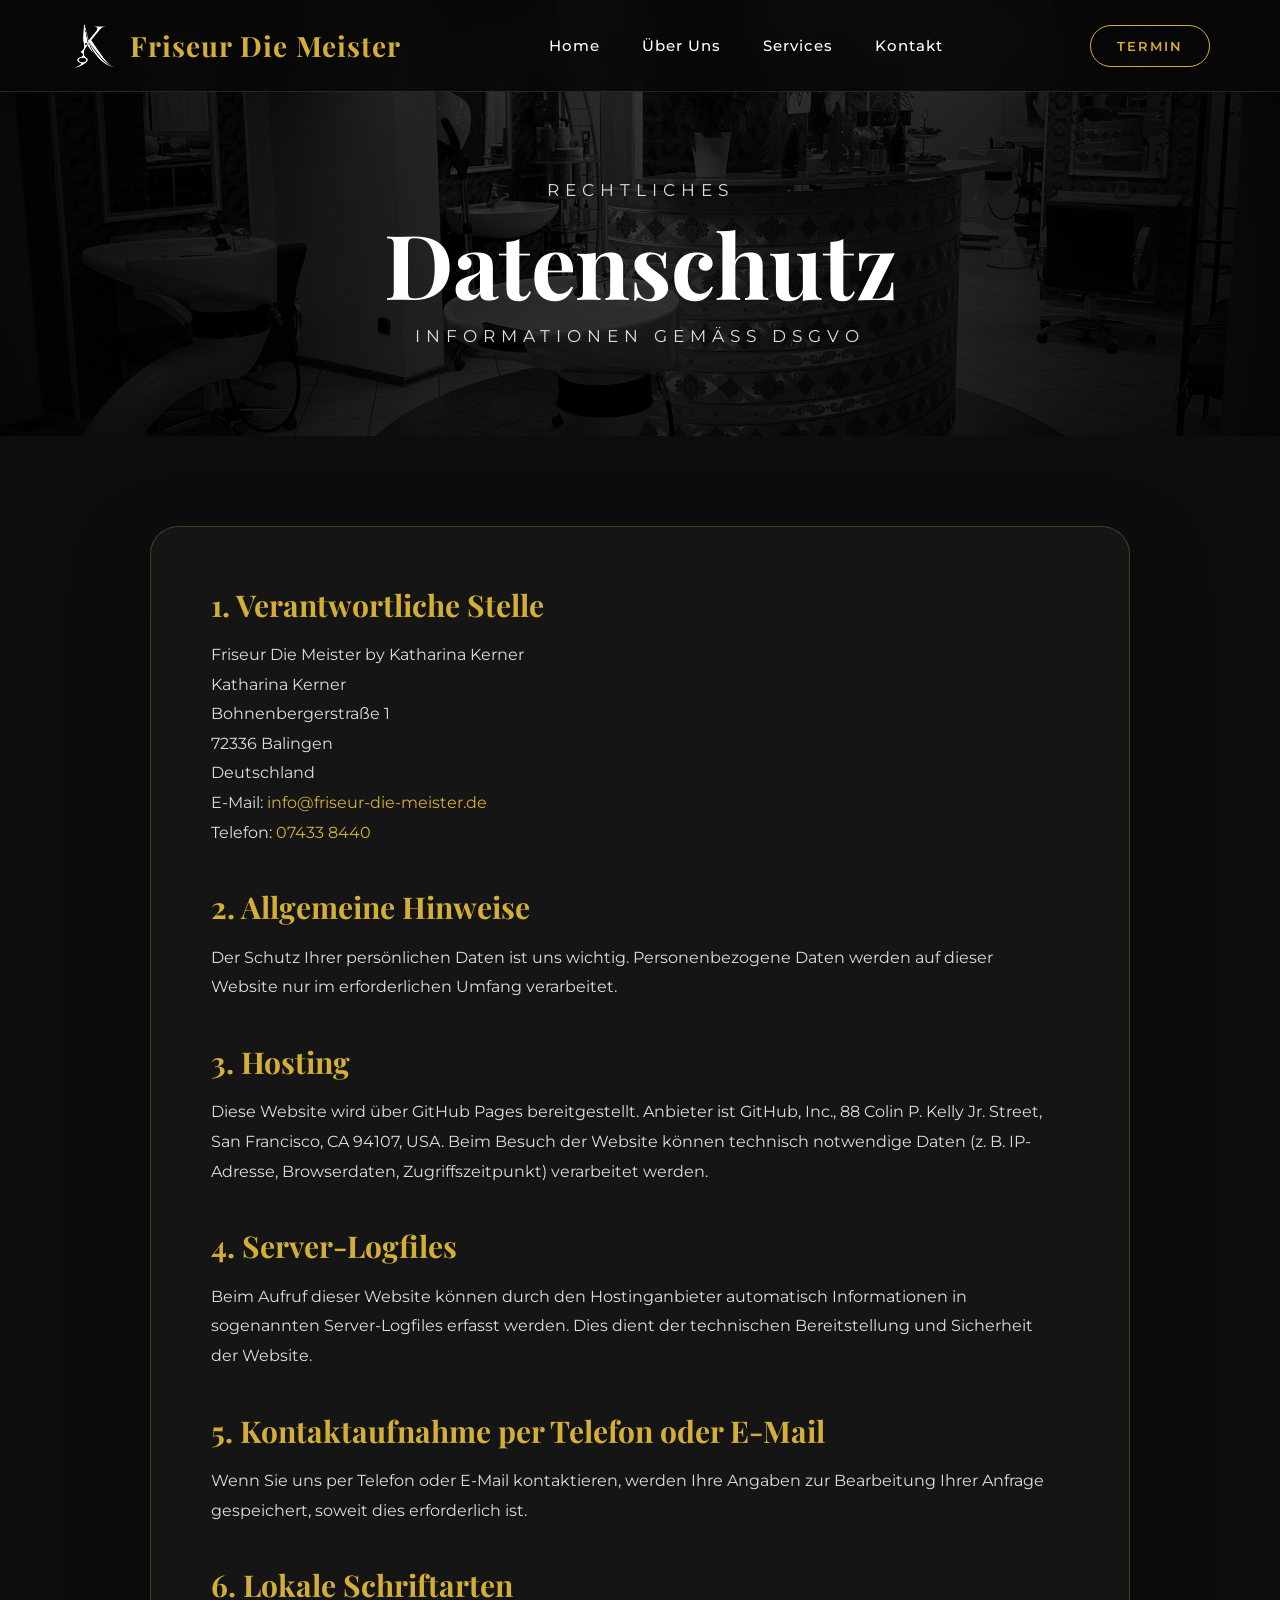
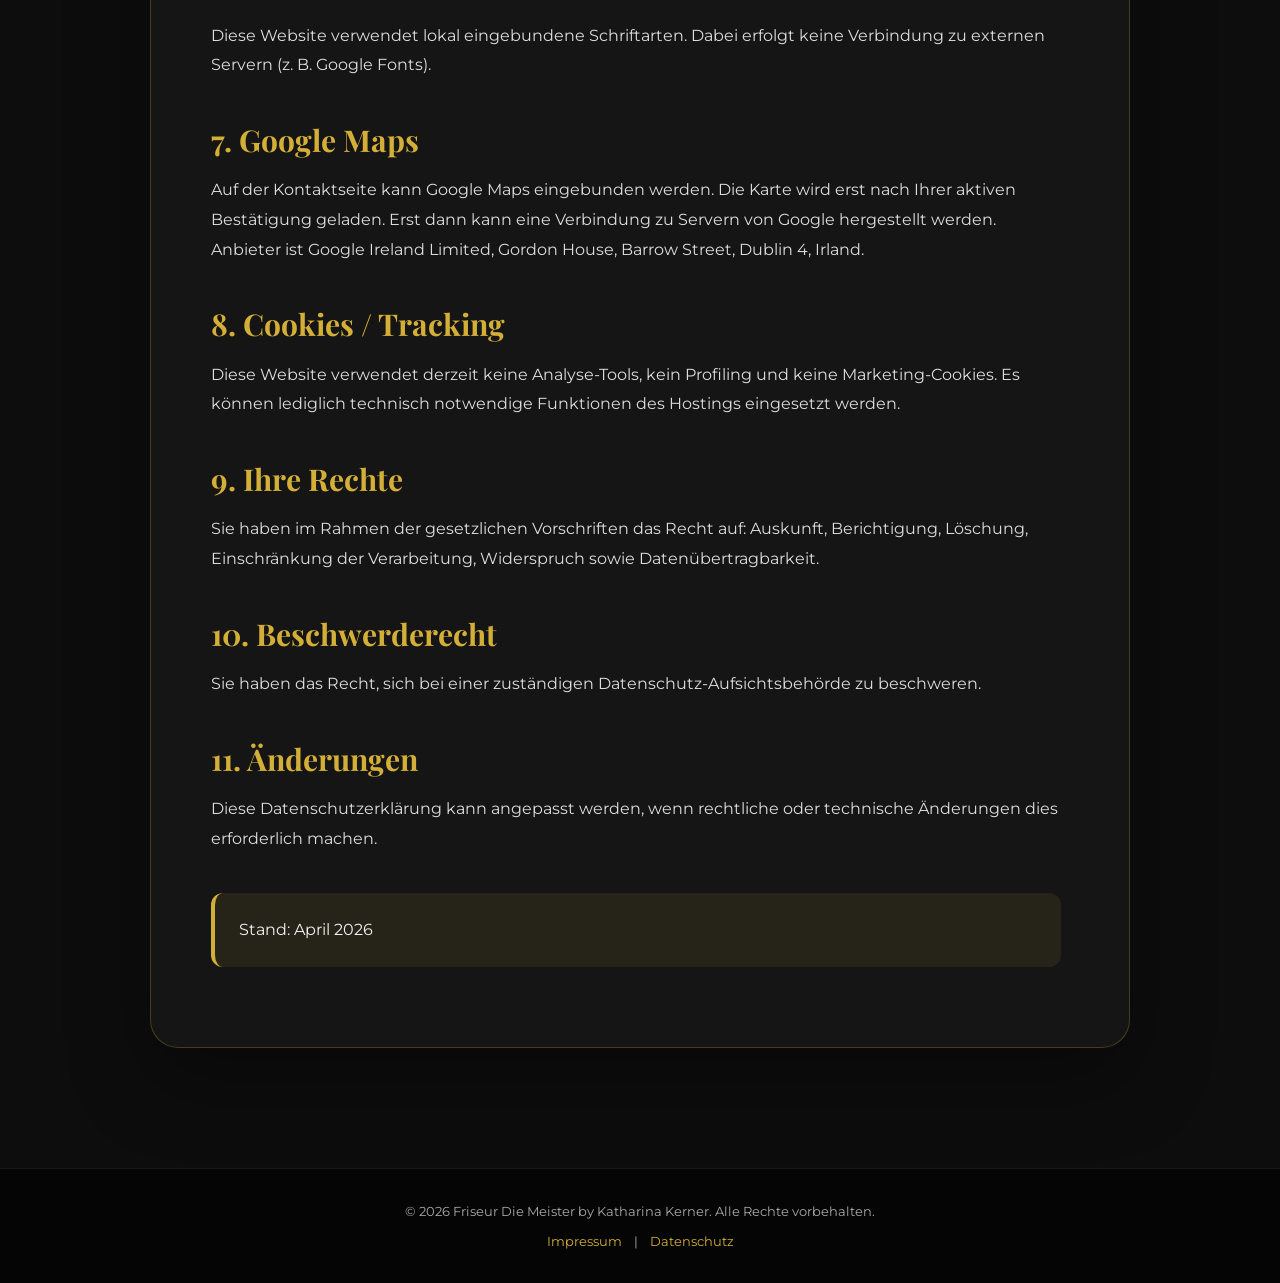
==== commit 1c7117fa: "Update datenschutz.html" ====
--- a/datenschutz.html
+++ b/datenschutz.html
@@ -162,7 +162,7 @@
 </main>
 
 <footer class="footer">
-<p>© 2026 Friseur Die Meister by Katharina Kerner. All rights reserved.</p>
+<p>© 2026 Friseur Die Meister by Katharina Kerner. Alle Rechte vorbehalten.</p>
 
 <div class="footer-links">
 <a href="impressum.html">Impressum</a>
@@ -171,6 +171,6 @@
 </div>
 </footer>
 
-<script src="assets/script.js?v=16"></script>
+<script src="assets/script.js?v=20"></script>
 </body>
 </html>
